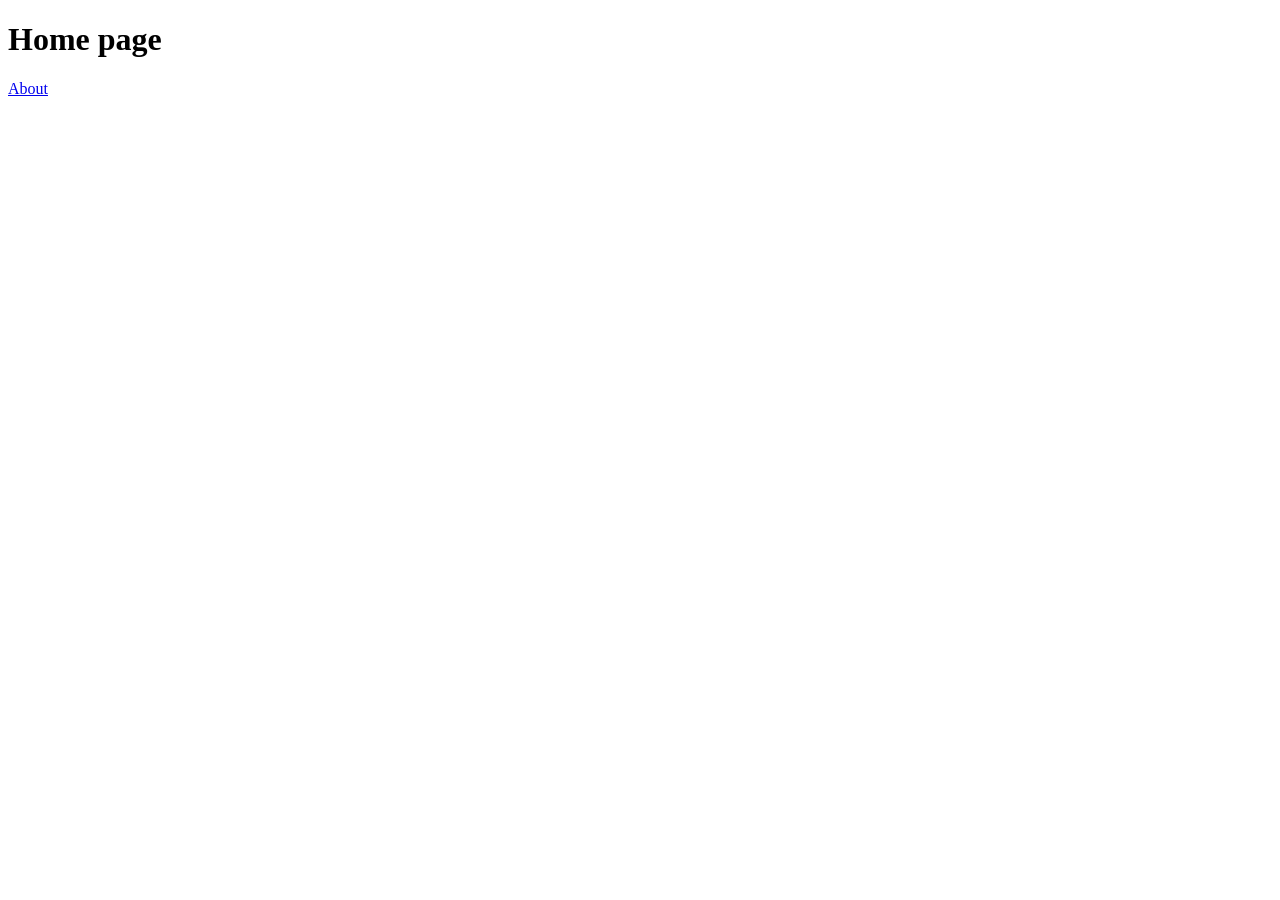
==== index.html @ 419d8011 "first commit" ====
<!DOCTYPE html>
<html lang="en">

<head>
  <meta charset="UTF-8">
  <meta name="viewport" content="width=device-width, initial-scale=1">
  <title>Home page</title>
</head>

<body>
  <h1>Home page</h1>
  <nav>
    <a href="./subpages/about.html">About</a>
  </nav>
</body>

</html>
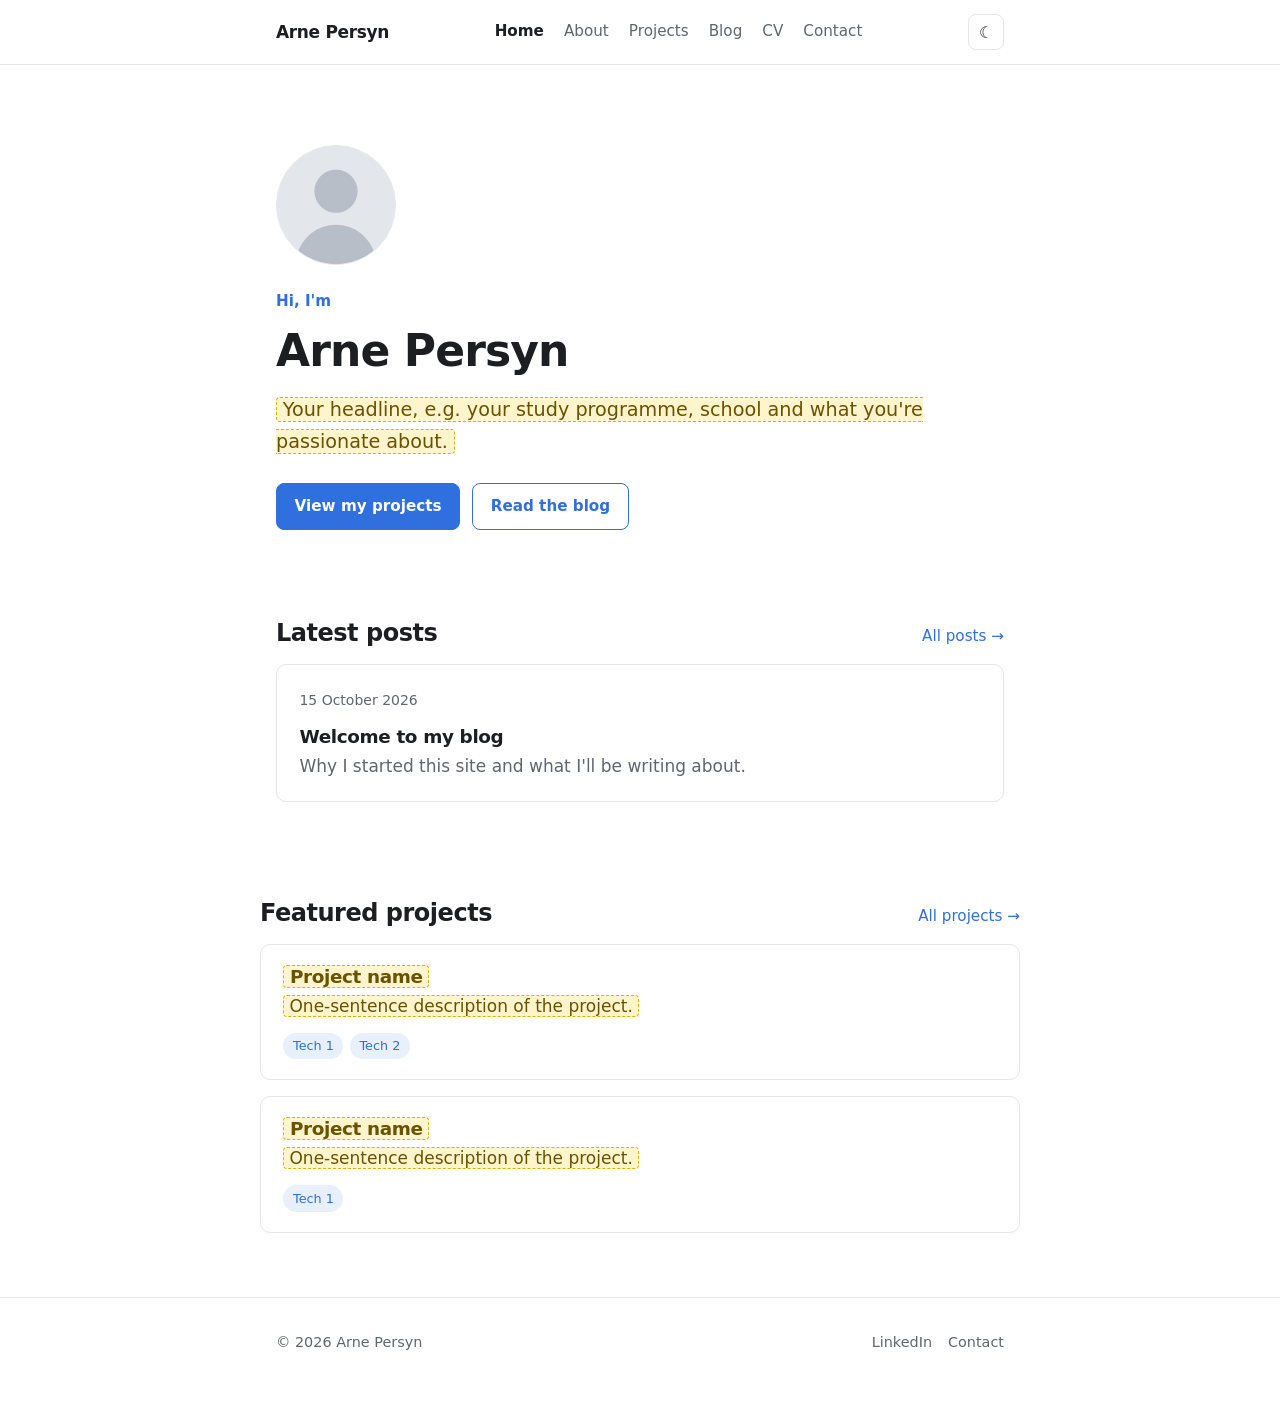
==== commit d5acb9f3: "created a placeholder website" ====
--- a/index.html
+++ b/index.html
@@ -4,14 +4,94 @@
 <head>
   <meta charset="UTF-8">
   <meta name="viewport" content="width=device-width, initial-scale=1">
-  <title>Home page</title>
+  <meta name="description" content="Personal website and blog of Arne Persyn.">
+  <title>Arne Persyn</title>
+  <link href="css/style.css" rel="stylesheet">
+  <script src="js/main.js" defer></script>
 </head>
 
-<body>
-  <h1>Home page</h1>
-  <nav>
-    <a href="./subpages/about.html">About</a>
-  </nav>
+<body data-page="home">
+  <header class="site-header">
+    <div class="container">
+      <a class="logo" href="index.html">Arne Persyn</a>
+      <nav class="nav" aria-label="Main">
+        <a href="index.html" data-page="home">Home</a>
+        <a href="subpages/about.html" data-page="about">About</a>
+        <a href="subpages/projects.html" data-page="projects">Projects</a>
+        <a href="subpages/blog.html" data-page="blog">Blog</a>
+        <a href="subpages/cv.html" data-page="cv">CV</a>
+        <a href="subpages/contact.html" data-page="contact">Contact</a>
+      </nav>
+      <div>
+        <button class="icon-button theme-toggle" type="button" aria-label="Toggle theme">☾</button>
+        <button class="icon-button nav-toggle" type="button" aria-label="Menu" aria-expanded="false">☰</button>
+      </div>
+    </div>
+  </header>
+
+  <main>
+    <section class="hero">
+      <div class="container">
+        <!-- TODO: add your photo to images/ and change src below -->
+        <img class="hero-photo" src="images/profile-placeholder.svg" alt="Photo of Arne Persyn">
+        <p class="eyebrow">Hi, I'm</p>
+        <h1>Arne Persyn</h1>
+        <p><span class="placeholder">Your headline, e.g. your study programme, school and what you're passionate about.</span></p>
+        <div class="button-row">
+          <a class="button" href="subpages/projects.html">View my projects</a>
+          <a class="button secondary" href="subpages/blog.html">Read the blog</a>
+        </div>
+      </div>
+    </section>
+
+    <section class="container">
+      <div class="section-heading">
+        <h2>Latest posts</h2>
+        <a href="subpages/blog.html">All posts →</a>
+      </div>
+      <ul class="card-list">
+        <li class="card">
+          <p class="meta"><time datetime="2026-10-15">15 October 2026</time></p>
+          <h3><a href="subpages/blog/welcome.html">Welcome to my blog</a></h3>
+          <p>Why I started this site and what I'll be writing about.</p>
+        </li>
+      </ul>
+    </section>
+
+    <section class="container page">
+      <div class="section-heading">
+        <h2>Featured projects</h2>
+        <a href="subpages/projects.html">All projects →</a>
+      </div>
+      <ul class="card-list">
+        <li class="card">
+          <h3><span class="placeholder">Project name</span></h3>
+          <p><span class="placeholder">One-sentence description of the project.</span></p>
+          <ul class="tags">
+            <li class="tag">Tech 1</li>
+            <li class="tag">Tech 2</li>
+          </ul>
+        </li>
+        <li class="card">
+          <h3><span class="placeholder">Project name</span></h3>
+          <p><span class="placeholder">One-sentence description of the project.</span></p>
+          <ul class="tags">
+            <li class="tag">Tech 1</li>
+          </ul>
+        </li>
+      </ul>
+    </section>
+  </main>
+
+  <footer class="site-footer">
+    <div class="container">
+      <p>© <span class="year">2026</span> Arne Persyn</p>
+      <nav aria-label="Social">
+        <a href="https://www.linkedin.com/in/arne-persyn-6748ba287/" target="_blank" rel="noopener">LinkedIn</a>
+        <a href="subpages/contact.html">Contact</a>
+      </nav>
+    </div>
+  </footer>
 </body>
 
 </html>
--- a/css/style.css
+++ b/css/style.css
@@ -0,0 +1,527 @@
+/* ==========================================================================
+   Theme: minimal & clean
+   All colors live in the variables below — change --accent to restyle.
+   ========================================================================== */
+
+:root {
+  --bg: #ffffff;
+  --bg-soft: #f6f7f9;
+  --text: #1c1e21;
+  --text-muted: #5f6670;
+  --border: #e3e6ea;
+  --accent: #2f6fde;
+  --accent-soft: #e8f0fd;
+
+  --font-sans: "Inter", system-ui, -apple-system, "Segoe UI", Roboto, sans-serif;
+  --font-mono: ui-monospace, "SF Mono", Menlo, Consolas, monospace;
+
+  --max-width: 760px;
+  --radius: 10px;
+  --space: 1rem;
+}
+
+:root[data-theme="dark"] {
+  --bg: #121417;
+  --bg-soft: #1b1e23;
+  --text: #e8eaed;
+  --text-muted: #9aa1ab;
+  --border: #2a2e35;
+  --accent: #6b9cf0;
+  --accent-soft: #1d2a40;
+}
+
+@media (prefers-color-scheme: dark) {
+  :root:not([data-theme="light"]) {
+    --bg: #121417;
+    --bg-soft: #1b1e23;
+    --text: #e8eaed;
+    --text-muted: #9aa1ab;
+    --border: #2a2e35;
+    --accent: #6b9cf0;
+    --accent-soft: #1d2a40;
+  }
+}
+
+/* ---------- Base ---------- */
+
+*,
+*::before,
+*::after {
+  box-sizing: border-box;
+}
+
+html {
+  scroll-behavior: smooth;
+}
+
+body {
+  margin: 0;
+  background: var(--bg);
+  color: var(--text);
+  font-family: var(--font-sans);
+  font-size: 1.0625rem;
+  line-height: 1.7;
+  display: flex;
+  flex-direction: column;
+  min-height: 100vh;
+}
+
+main {
+  flex: 1;
+}
+
+h1,
+h2,
+h3 {
+  line-height: 1.25;
+  font-weight: 700;
+  letter-spacing: -0.02em;
+}
+
+h1 {
+  font-size: clamp(2rem, 5vw, 2.75rem);
+  margin: 0 0 var(--space);
+}
+
+h2 {
+  font-size: 1.5rem;
+  margin: 2.5rem 0 var(--space);
+}
+
+h3 {
+  font-size: 1.15rem;
+  margin: 0 0 0.25rem;
+}
+
+p {
+  margin: 0 0 var(--space);
+}
+
+a {
+  color: var(--accent);
+  text-decoration: none;
+}
+
+a:hover {
+  text-decoration: underline;
+}
+
+img {
+  max-width: 100%;
+  display: block;
+}
+
+code {
+  font-family: var(--font-mono);
+  font-size: 0.9em;
+  background: var(--bg-soft);
+  padding: 0.1em 0.35em;
+  border-radius: 4px;
+}
+
+pre {
+  background: var(--bg-soft);
+  border: 1px solid var(--border);
+  border-radius: var(--radius);
+  padding: var(--space);
+  overflow-x: auto;
+}
+
+pre code {
+  background: none;
+  padding: 0;
+}
+
+.container {
+  max-width: var(--max-width);
+  margin: 0 auto;
+  padding: 0 1rem;
+}
+
+.muted {
+  color: var(--text-muted);
+}
+
+/* Placeholder text: visible on purpose so you can find what still needs filling in */
+.placeholder {
+  background: #fff4cc;
+  color: #6b5200;
+  border: 1px dashed #d9b400;
+  border-radius: 4px;
+  padding: 0 0.3em;
+}
+
+/* ---------- Header / nav ---------- */
+
+.site-header {
+  border-bottom: 1px solid var(--border);
+  position: sticky;
+  top: 0;
+  background: var(--bg);
+  z-index: 10;
+}
+
+.site-header .container {
+  display: flex;
+  align-items: center;
+  justify-content: space-between;
+  height: 64px;
+}
+
+.logo {
+  font-weight: 700;
+  color: var(--text);
+  letter-spacing: -0.02em;
+}
+
+.logo:hover {
+  text-decoration: none;
+}
+
+.nav {
+  display: flex;
+  align-items: center;
+  gap: 1.25rem;
+}
+
+.nav a {
+  color: var(--text-muted);
+  font-size: 0.95rem;
+}
+
+.nav a:hover,
+.nav a.active {
+  color: var(--text);
+  text-decoration: none;
+}
+
+.nav a.active {
+  font-weight: 600;
+}
+
+.icon-button {
+  background: none;
+  border: 1px solid var(--border);
+  color: var(--text);
+  border-radius: 8px;
+  width: 36px;
+  height: 36px;
+  cursor: pointer;
+  font-size: 1rem;
+  display: inline-flex;
+  align-items: center;
+  justify-content: center;
+}
+
+.icon-button:hover {
+  background: var(--bg-soft);
+}
+
+.nav-toggle {
+  display: none;
+}
+
+@media (max-width: 680px) {
+  .nav-toggle {
+    display: inline-flex;
+  }
+
+  .nav {
+    display: none;
+    position: absolute;
+    top: 64px;
+    left: 0;
+    right: 0;
+    flex-direction: column;
+    align-items: flex-start;
+    gap: 0;
+    background: var(--bg);
+    border-bottom: 1px solid var(--border);
+    padding: 0.5rem 1rem 1rem;
+  }
+
+  .nav.open {
+    display: flex;
+  }
+
+  .nav a {
+    padding: 0.5rem 0;
+    width: 100%;
+  }
+}
+
+/* ---------- Page sections ---------- */
+
+.page {
+  padding: 3.5rem 0 4rem;
+}
+
+.page-intro {
+  color: var(--text-muted);
+  font-size: 1.15rem;
+  margin-bottom: 2.5rem;
+}
+
+.hero {
+  padding: 5rem 0 3rem;
+}
+
+.hero .eyebrow {
+  color: var(--accent);
+  font-weight: 600;
+  font-size: 0.95rem;
+  margin-bottom: 0.5rem;
+}
+
+.hero p {
+  font-size: 1.2rem;
+  color: var(--text-muted);
+  max-width: 34em;
+}
+
+.hero-photo {
+  width: 120px;
+  height: 120px;
+  border-radius: 50%;
+  object-fit: cover;
+  margin-bottom: 1.5rem;
+  background: var(--bg-soft);
+  border: 1px solid var(--border);
+}
+
+.section-heading {
+  display: flex;
+  align-items: baseline;
+  justify-content: space-between;
+  gap: 1rem;
+}
+
+.section-heading a {
+  font-size: 0.95rem;
+}
+
+/* ---------- Buttons ---------- */
+
+.button-row {
+  display: flex;
+  flex-wrap: wrap;
+  gap: 0.75rem;
+  margin-top: 1.5rem;
+}
+
+.button {
+  display: inline-block;
+  padding: 0.6rem 1.1rem;
+  border-radius: 8px;
+  font-weight: 600;
+  font-size: 0.95rem;
+  border: 1px solid var(--accent);
+  background: var(--accent);
+  color: #fff;
+}
+
+.button:hover {
+  text-decoration: none;
+  opacity: 0.9;
+}
+
+.button.secondary {
+  background: transparent;
+  color: var(--accent);
+}
+
+/* ---------- Cards (projects, posts) ---------- */
+
+.card-list {
+  display: grid;
+  gap: 1rem;
+  padding: 0;
+  margin: 0;
+  list-style: none;
+}
+
+.card {
+  border: 1px solid var(--border);
+  border-radius: var(--radius);
+  padding: 1.25rem 1.4rem;
+  transition: border-color 0.15s;
+}
+
+.card:hover {
+  border-color: var(--accent);
+}
+
+.card h3 a {
+  color: var(--text);
+}
+
+.card p {
+  color: var(--text-muted);
+  margin: 0.25rem 0 0.75rem;
+}
+
+.card p:last-child {
+  margin-bottom: 0;
+}
+
+.meta {
+  font-size: 0.875rem;
+  color: var(--text-muted);
+}
+
+.tags {
+  display: flex;
+  flex-wrap: wrap;
+  gap: 0.4rem;
+  padding: 0;
+  margin: 0;
+  list-style: none;
+}
+
+.tag {
+  font-size: 0.8rem;
+  background: var(--accent-soft);
+  color: var(--accent);
+  padding: 0.15rem 0.6rem;
+  border-radius: 999px;
+}
+
+button.tag {
+  border: 1px solid transparent;
+  cursor: pointer;
+  font-family: inherit;
+}
+
+button.tag.active {
+  background: var(--accent);
+  color: #fff;
+}
+
+.tag-filter {
+  margin-bottom: 1.5rem;
+}
+
+/* ---------- Timeline (CV) ---------- */
+
+.timeline {
+  list-style: none;
+  padding: 0;
+  margin: 0;
+  border-left: 2px solid var(--border);
+}
+
+.timeline li {
+  position: relative;
+  padding: 0 0 2rem 1.5rem;
+}
+
+.timeline li::before {
+  content: "";
+  position: absolute;
+  left: -7px;
+  top: 0.45rem;
+  width: 12px;
+  height: 12px;
+  border-radius: 50%;
+  background: var(--bg);
+  border: 2px solid var(--accent);
+}
+
+.timeline li:last-child {
+  padding-bottom: 0;
+}
+
+.skill-list {
+  display: flex;
+  flex-wrap: wrap;
+  gap: 0.5rem;
+  list-style: none;
+  padding: 0;
+}
+
+.skill-list li {
+  border: 1px solid var(--border);
+  border-radius: 8px;
+  padding: 0.3rem 0.75rem;
+  font-size: 0.95rem;
+}
+
+/* ---------- Blog post ---------- */
+
+.post-header {
+  margin-bottom: 2.5rem;
+}
+
+.post-header .meta {
+  margin-bottom: 0.75rem;
+}
+
+.post-body h2 {
+  font-size: 1.35rem;
+}
+
+.post-body img {
+  border-radius: var(--radius);
+  margin: 1.5rem 0;
+}
+
+.post-body blockquote {
+  margin: 1.5rem 0;
+  padding-left: 1rem;
+  border-left: 3px solid var(--accent);
+  color: var(--text-muted);
+}
+
+.back-link {
+  display: inline-block;
+  margin-bottom: 2rem;
+  font-size: 0.95rem;
+}
+
+/* ---------- Contact ---------- */
+
+.contact-list {
+  list-style: none;
+  padding: 0;
+  margin: 0;
+  display: grid;
+  gap: 0.75rem;
+}
+
+.contact-list li {
+  display: flex;
+  gap: 1rem;
+  border: 1px solid var(--border);
+  border-radius: var(--radius);
+  padding: 1rem 1.25rem;
+}
+
+.contact-list .label {
+  min-width: 90px;
+  color: var(--text-muted);
+}
+
+/* ---------- Footer ---------- */
+
+.site-footer {
+  border-top: 1px solid var(--border);
+  padding: 2rem 0;
+  font-size: 0.9rem;
+  color: var(--text-muted);
+}
+
+.site-footer .container {
+  display: flex;
+  flex-wrap: wrap;
+  justify-content: space-between;
+  gap: 1rem;
+}
+
+.site-footer nav {
+  display: flex;
+  gap: 1rem;
+}
+
+.site-footer a {
+  color: var(--text-muted);
+}
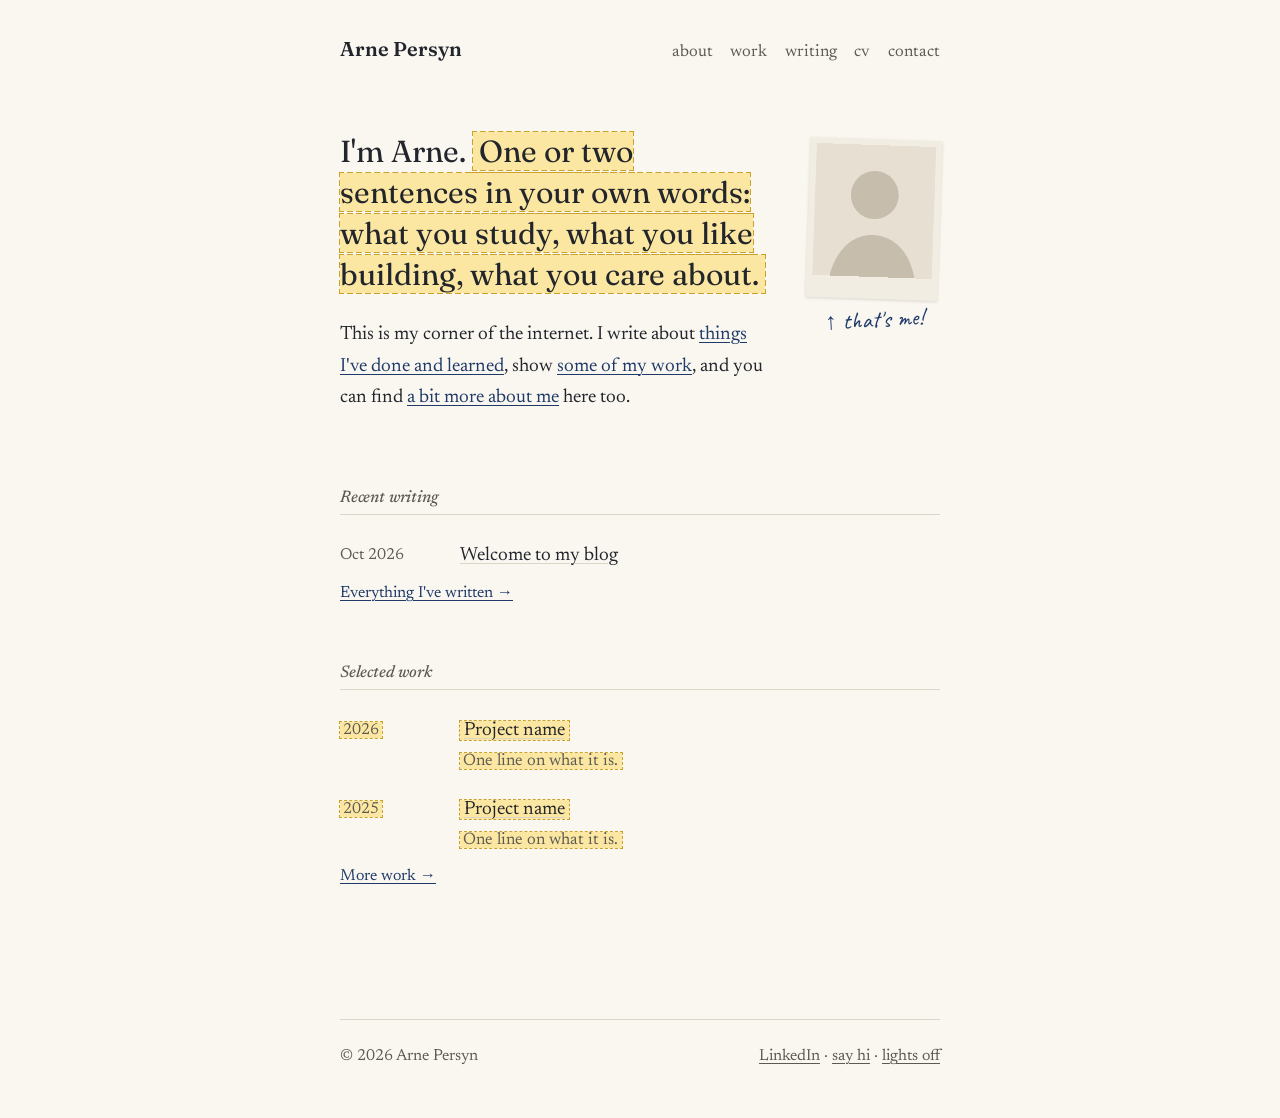
==== commit 4465dc76: "Created the nothebook theme" ====
--- a/index.html
+++ b/index.html
@@ -12,84 +12,68 @@
 
 <body data-page="home">
   <header class="site-header">
-    <div class="container">
-      <a class="logo" href="index.html">Arne Persyn</a>
+    <div class="wrap">
+      <a class="name" href="index.html">Arne Persyn</a>
       <nav class="nav" aria-label="Main">
-        <a href="index.html" data-page="home">Home</a>
-        <a href="subpages/about.html" data-page="about">About</a>
-        <a href="subpages/projects.html" data-page="projects">Projects</a>
-        <a href="subpages/blog.html" data-page="blog">Blog</a>
-        <a href="subpages/cv.html" data-page="cv">CV</a>
-        <a href="subpages/contact.html" data-page="contact">Contact</a>
+        <a href="subpages/about.html" data-page="about">about</a>
+        <a href="subpages/projects.html" data-page="projects">work</a>
+        <a href="subpages/blog.html" data-page="blog">writing</a>
+        <a href="subpages/cv.html" data-page="cv">cv</a>
+        <a href="subpages/contact.html" data-page="contact">contact</a>
       </nav>
-      <div>
-        <button class="icon-button theme-toggle" type="button" aria-label="Toggle theme">☾</button>
-        <button class="icon-button nav-toggle" type="button" aria-label="Menu" aria-expanded="false">☰</button>
-      </div>
     </div>
   </header>
 
-  <main>
-    <section class="hero">
-      <div class="container">
+  <main class="wrap">
+    <section class="intro">
+      <div>
+        <p class="lede">I'm Arne. <span class="placeholder">One or two sentences in your own words: what you study, what you like building, what you care about.</span></p>
+        <p>This is my corner of the internet. I write about <a href="subpages/blog.html">things I've done and learned</a>, show <a href="subpages/projects.html">some of my work</a>, and you can find <a href="subpages/about.html">a bit more about me</a> here too.</p>
+      </div>
+      <figure>
         <!-- TODO: add your photo to images/ and change src below -->
-        <img class="hero-photo" src="images/profile-placeholder.svg" alt="Photo of Arne Persyn">
-        <p class="eyebrow">Hi, I'm</p>
-        <h1>Arne Persyn</h1>
-        <p><span class="placeholder">Your headline, e.g. your study programme, school and what you're passionate about.</span></p>
-        <div class="button-row">
-          <a class="button" href="subpages/projects.html">View my projects</a>
-          <a class="button secondary" href="subpages/blog.html">Read the blog</a>
-        </div>
-      </div>
+        <img src="images/profile-placeholder.svg" alt="Photo of Arne Persyn">
+        <figcaption><span class="note">↑ that's me!</span></figcaption>
+      </figure>
     </section>
 
-    <section class="container">
-      <div class="section-heading">
-        <h2>Latest posts</h2>
-        <a href="subpages/blog.html">All posts →</a>
-      </div>
-      <ul class="card-list">
-        <li class="card">
-          <p class="meta"><time datetime="2026-10-15">15 October 2026</time></p>
-          <h3><a href="subpages/blog/welcome.html">Welcome to my blog</a></h3>
-          <p>Why I started this site and what I'll be writing about.</p>
-        </li>
-      </ul>
-    </section>
+    <h2>Recent writing</h2>
+    <ul class="entries">
+      <li>
+        <time class="when" datetime="2026-10-15">Oct 2026</time>
+        <div><a href="subpages/blog/welcome.html">Welcome to my blog</a></div>
+      </li>
+    </ul>
+    <p class="more"><a href="subpages/blog.html">Everything I've written →</a></p>
 
-    <section class="container page">
-      <div class="section-heading">
-        <h2>Featured projects</h2>
-        <a href="subpages/projects.html">All projects →</a>
-      </div>
-      <ul class="card-list">
-        <li class="card">
-          <h3><span class="placeholder">Project name</span></h3>
-          <p><span class="placeholder">One-sentence description of the project.</span></p>
-          <ul class="tags">
-            <li class="tag">Tech 1</li>
-            <li class="tag">Tech 2</li>
-          </ul>
-        </li>
-        <li class="card">
-          <h3><span class="placeholder">Project name</span></h3>
-          <p><span class="placeholder">One-sentence description of the project.</span></p>
-          <ul class="tags">
-            <li class="tag">Tech 1</li>
-          </ul>
-        </li>
-      </ul>
-    </section>
+    <h2>Selected work</h2>
+    <ul class="entries">
+      <li>
+        <span class="when"><span class="placeholder">2026</span></span>
+        <div>
+          <a href="subpages/projects.html"><span class="placeholder">Project name</span></a>
+          <p><span class="placeholder">One line on what it is.</span></p>
+        </div>
+      </li>
+      <li>
+        <span class="when"><span class="placeholder">2025</span></span>
+        <div>
+          <a href="subpages/projects.html"><span class="placeholder">Project name</span></a>
+          <p><span class="placeholder">One line on what it is.</span></p>
+        </div>
+      </li>
+    </ul>
+    <p class="more"><a href="subpages/projects.html">More work →</a></p>
   </main>
 
   <footer class="site-footer">
-    <div class="container">
-      <p>© <span class="year">2026</span> Arne Persyn</p>
-      <nav aria-label="Social">
-        <a href="https://www.linkedin.com/in/arne-persyn-6748ba287/" target="_blank" rel="noopener">LinkedIn</a>
-        <a href="subpages/contact.html">Contact</a>
-      </nav>
+    <div class="wrap">
+      <span>© <span class="year">2026</span> Arne Persyn</span>
+      <span>
+        <a href="https://www.linkedin.com/in/arne-persyn-6748ba287/" target="_blank" rel="noopener">LinkedIn</a> ·
+        <a href="subpages/contact.html">say hi</a> ·
+        <button class="theme-toggle" type="button">lights off</button>
+      </span>
     </div>
   </footer>
 </body>
--- a/css/style.css
+++ b/css/style.css
@@ -1,44 +1,47 @@
 /* ==========================================================================
-   Theme: minimal & clean
-   All colors live in the variables below — change --accent to restyle.
+   Theme: notebook / editorial
+   Paper background, ink text, one navy accent, an occasional handwritten note.
+   Change the colors below to restyle the whole site.
    ========================================================================== */
 
+@import url("https://fonts.googleapis.com/css2?family=Caveat:wght@500&family=Fraunces:opsz,wght@9..144,400;9..144,600&family=Newsreader:ital,opsz,wght@0,6..72,400;0,6..72,500;1,6..72,400&display=swap");
+
 :root {
-  --bg: #ffffff;
-  --bg-soft: #f6f7f9;
-  --text: #1c1e21;
-  --text-muted: #5f6670;
-  --border: #e3e6ea;
-  --accent: #2f6fde;
-  --accent-soft: #e8f0fd;
-
-  --font-sans: "Inter", system-ui, -apple-system, "Segoe UI", Roboto, sans-serif;
+  --paper: #faf7f1;
+  --paper-deep: #f2ede3;
+  --ink: #22252b;
+  --ink-soft: #5d5a54;
+  --rule: #ddd6c8;
+  --accent: #1f3a68;
+  --highlight: #fbe7a1;
+
+  --font-display: "Fraunces", Georgia, serif;
+  --font-body: "Newsreader", Georgia, serif;
+  --font-hand: "Caveat", "Bradley Hand", cursive;
   --font-mono: ui-monospace, "SF Mono", Menlo, Consolas, monospace;
 
-  --max-width: 760px;
-  --radius: 10px;
-  --space: 1rem;
+  --measure: 640px;
 }
 
 :root[data-theme="dark"] {
-  --bg: #121417;
-  --bg-soft: #1b1e23;
-  --text: #e8eaed;
-  --text-muted: #9aa1ab;
-  --border: #2a2e35;
-  --accent: #6b9cf0;
-  --accent-soft: #1d2a40;
+  --paper: #17191d;
+  --paper-deep: #1f2228;
+  --ink: #e8e3d9;
+  --ink-soft: #a29d93;
+  --rule: #34373e;
+  --accent: #9db4dd;
+  --highlight: #4a4120;
 }
 
 @media (prefers-color-scheme: dark) {
   :root:not([data-theme="light"]) {
-    --bg: #121417;
-    --bg-soft: #1b1e23;
-    --text: #e8eaed;
-    --text-muted: #9aa1ab;
-    --border: #2a2e35;
-    --accent: #6b9cf0;
-    --accent-soft: #1d2a40;
+    --paper: #17191d;
+    --paper-deep: #1f2228;
+    --ink: #e8e3d9;
+    --ink-soft: #a29d93;
+    --rule: #34373e;
+    --accent: #9db4dd;
+    --highlight: #4a4120;
   }
 }
 
@@ -50,60 +53,69 @@
   box-sizing: border-box;
 }
 
-html {
-  scroll-behavior: smooth;
-}
-
 body {
   margin: 0;
-  background: var(--bg);
-  color: var(--text);
-  font-family: var(--font-sans);
-  font-size: 1.0625rem;
-  line-height: 1.7;
-  display: flex;
-  flex-direction: column;
-  min-height: 100vh;
-}
-
-main {
-  flex: 1;
+  background: var(--paper);
+  color: var(--ink);
+  font-family: var(--font-body);
+  font-size: 1.2rem;
+  line-height: 1.65;
+  -webkit-font-smoothing: antialiased;
+}
+
+.wrap {
+  max-width: var(--measure);
+  margin: 0 auto;
+  padding: 0 1.25rem;
 }
 
 h1,
 h2,
 h3 {
-  line-height: 1.25;
-  font-weight: 700;
-  letter-spacing: -0.02em;
+  font-family: var(--font-display);
+  font-weight: 400;
+  line-height: 1.2;
+  letter-spacing: -0.01em;
 }
 
 h1 {
-  font-size: clamp(2rem, 5vw, 2.75rem);
-  margin: 0 0 var(--space);
+  font-size: clamp(2.1rem, 6vw, 2.8rem);
+  margin: 0 0 1.25rem;
 }
 
 h2 {
-  font-size: 1.5rem;
-  margin: 2.5rem 0 var(--space);
+  font-size: 1.05rem;
+  font-family: var(--font-body);
+  font-weight: 500;
+  font-style: italic;
+  color: var(--ink-soft);
+  margin: 3.5rem 0 1rem;
+  padding-bottom: 0.4rem;
+  border-bottom: 1px solid var(--rule);
 }
 
 h3 {
-  font-size: 1.15rem;
-  margin: 0 0 0.25rem;
+  font-size: 1.3rem;
+  margin: 0;
 }
 
 p {
-  margin: 0 0 var(--space);
+  margin: 0 0 1.1rem;
 }
 
 a {
   color: var(--accent);
-  text-decoration: none;
+  text-decoration: underline;
+  text-decoration-thickness: 1px;
+  text-underline-offset: 3px;
 }
 
 a:hover {
-  text-decoration: underline;
+  text-decoration-thickness: 2px;
+}
+
+strong {
+  font-weight: 500;
 }
 
 img {
@@ -111,20 +123,24 @@
   display: block;
 }
 
+::selection {
+  background: var(--highlight);
+}
+
 code {
   font-family: var(--font-mono);
-  font-size: 0.9em;
-  background: var(--bg-soft);
-  padding: 0.1em 0.35em;
+  font-size: 0.8em;
+  background: var(--paper-deep);
+  padding: 0.1em 0.3em;
+  border-radius: 3px;
+}
+
+pre {
+  background: var(--paper-deep);
+  padding: 1rem 1.2rem;
+  overflow-x: auto;
+  font-size: 0.95rem;
   border-radius: 4px;
-}
-
-pre {
-  background: var(--bg-soft);
-  border: 1px solid var(--border);
-  border-radius: var(--radius);
-  padding: var(--space);
-  overflow-x: auto;
 }
 
 pre code {
@@ -132,396 +148,421 @@
   padding: 0;
 }
 
-.container {
-  max-width: var(--max-width);
-  margin: 0 auto;
-  padding: 0 1rem;
-}
-
-.muted {
-  color: var(--text-muted);
-}
-
-/* Placeholder text: visible on purpose so you can find what still needs filling in */
+.soft {
+  color: var(--ink-soft);
+}
+
+/* Highlighter-pen effect, use sparingly: <mark>a few words</mark> */
+mark {
+  background: linear-gradient(transparent 55%, var(--highlight) 55%);
+  color: inherit;
+  padding: 0 0.1em;
+}
+
+/* Handwritten margin note: <span class="note">that's me!</span> */
+.note {
+  font-family: var(--font-hand);
+  font-size: 1.45rem;
+  color: var(--accent);
+  line-height: 1.1;
+  display: inline-block;
+  transform: rotate(-3deg);
+}
+
+/* Text you still need to replace, meant to be easy to spot */
 .placeholder {
-  background: #fff4cc;
-  color: #6b5200;
-  border: 1px dashed #d9b400;
-  border-radius: 4px;
-  padding: 0 0.3em;
-}
-
-/* ---------- Header / nav ---------- */
+  background: var(--highlight);
+  outline: 1px dashed #c9a227;
+  padding: 0 0.2em;
+}
+
+/* ---------- Header ---------- */
 
 .site-header {
-  border-bottom: 1px solid var(--border);
-  position: sticky;
-  top: 0;
-  background: var(--bg);
-  z-index: 10;
-}
-
-.site-header .container {
+  padding: 2rem 0 0;
+}
+
+.site-header .wrap {
   display: flex;
-  align-items: center;
+  flex-wrap: wrap;
+  align-items: baseline;
   justify-content: space-between;
-  height: 64px;
-}
-
-.logo {
-  font-weight: 700;
-  color: var(--text);
-  letter-spacing: -0.02em;
-}
-
-.logo:hover {
+  gap: 0.5rem 1.5rem;
+}
+
+.name {
+  font-family: var(--font-display);
+  font-size: 1.25rem;
+  font-weight: 600;
+  color: var(--ink);
   text-decoration: none;
 }
 
 .nav {
   display: flex;
-  align-items: center;
-  gap: 1.25rem;
+  flex-wrap: wrap;
+  gap: 0.25rem 1.1rem;
 }
 
 .nav a {
-  color: var(--text-muted);
-  font-size: 0.95rem;
-}
-
-.nav a:hover,
+  color: var(--ink-soft);
+  text-decoration: none;
+  font-size: 1.05rem;
+}
+
+.nav a:hover {
+  color: var(--ink);
+}
+
+/* Current page: a hand-drawn underline */
 .nav a.active {
-  color: var(--text);
-  text-decoration: none;
-}
-
-.nav a.active {
-  font-weight: 600;
-}
-
-.icon-button {
-  background: none;
-  border: 1px solid var(--border);
-  color: var(--text);
-  border-radius: 8px;
-  width: 36px;
-  height: 36px;
-  cursor: pointer;
-  font-size: 1rem;
-  display: inline-flex;
-  align-items: center;
-  justify-content: center;
-}
-
-.icon-button:hover {
-  background: var(--bg-soft);
-}
-
-.nav-toggle {
-  display: none;
-}
-
-@media (max-width: 680px) {
-  .nav-toggle {
-    display: inline-flex;
-  }
-
-  .nav {
-    display: none;
-    position: absolute;
-    top: 64px;
-    left: 0;
-    right: 0;
-    flex-direction: column;
-    align-items: flex-start;
-    gap: 0;
-    background: var(--bg);
-    border-bottom: 1px solid var(--border);
-    padding: 0.5rem 1rem 1rem;
-  }
-
-  .nav.open {
-    display: flex;
-  }
-
-  .nav a {
-    padding: 0.5rem 0;
-    width: 100%;
-  }
-}
-
-/* ---------- Page sections ---------- */
-
-.page {
-  padding: 3.5rem 0 4rem;
-}
-
-.page-intro {
-  color: var(--text-muted);
-  font-size: 1.15rem;
-  margin-bottom: 2.5rem;
-}
-
-.hero {
-  padding: 5rem 0 3rem;
-}
-
-.hero .eyebrow {
-  color: var(--accent);
-  font-weight: 600;
-  font-size: 0.95rem;
-  margin-bottom: 0.5rem;
-}
-
-.hero p {
-  font-size: 1.2rem;
-  color: var(--text-muted);
-  max-width: 34em;
-}
-
-.hero-photo {
-  width: 120px;
-  height: 120px;
-  border-radius: 50%;
-  object-fit: cover;
-  margin-bottom: 1.5rem;
-  background: var(--bg-soft);
-  border: 1px solid var(--border);
-}
-
-.section-heading {
-  display: flex;
-  align-items: baseline;
-  justify-content: space-between;
-  gap: 1rem;
-}
-
-.section-heading a {
-  font-size: 0.95rem;
-}
-
-/* ---------- Buttons ---------- */
-
-.button-row {
-  display: flex;
-  flex-wrap: wrap;
-  gap: 0.75rem;
-  margin-top: 1.5rem;
-}
-
-.button {
-  display: inline-block;
-  padding: 0.6rem 1.1rem;
-  border-radius: 8px;
-  font-weight: 600;
-  font-size: 0.95rem;
-  border: 1px solid var(--accent);
-  background: var(--accent);
-  color: #fff;
-}
-
-.button:hover {
-  text-decoration: none;
-  opacity: 0.9;
-}
-
-.button.secondary {
-  background: transparent;
-  color: var(--accent);
-}
-
-/* ---------- Cards (projects, posts) ---------- */
-
-.card-list {
-  display: grid;
-  gap: 1rem;
-  padding: 0;
-  margin: 0;
-  list-style: none;
-}
-
-.card {
-  border: 1px solid var(--border);
-  border-radius: var(--radius);
-  padding: 1.25rem 1.4rem;
-  transition: border-color 0.15s;
-}
-
-.card:hover {
-  border-color: var(--accent);
-}
-
-.card h3 a {
-  color: var(--text);
-}
-
-.card p {
-  color: var(--text-muted);
-  margin: 0.25rem 0 0.75rem;
-}
-
-.card p:last-child {
-  margin-bottom: 0;
-}
-
-.meta {
-  font-size: 0.875rem;
-  color: var(--text-muted);
-}
-
-.tags {
-  display: flex;
-  flex-wrap: wrap;
-  gap: 0.4rem;
-  padding: 0;
-  margin: 0;
-  list-style: none;
-}
-
-.tag {
-  font-size: 0.8rem;
-  background: var(--accent-soft);
-  color: var(--accent);
-  padding: 0.15rem 0.6rem;
-  border-radius: 999px;
-}
-
-button.tag {
-  border: 1px solid transparent;
-  cursor: pointer;
-  font-family: inherit;
-}
-
-button.tag.active {
-  background: var(--accent);
-  color: #fff;
-}
-
-.tag-filter {
-  margin-bottom: 1.5rem;
-}
-
-/* ---------- Timeline (CV) ---------- */
-
-.timeline {
-  list-style: none;
-  padding: 0;
-  margin: 0;
-  border-left: 2px solid var(--border);
-}
-
-.timeline li {
+  color: var(--ink);
   position: relative;
-  padding: 0 0 2rem 1.5rem;
-}
-
-.timeline li::before {
+}
+
+.nav a.active::after {
   content: "";
   position: absolute;
-  left: -7px;
-  top: 0.45rem;
-  width: 12px;
-  height: 12px;
-  border-radius: 50%;
-  background: var(--bg);
-  border: 2px solid var(--accent);
-}
-
-.timeline li:last-child {
-  padding-bottom: 0;
-}
-
-.skill-list {
-  display: flex;
-  flex-wrap: wrap;
-  gap: 0.5rem;
+  left: -2px;
+  right: -2px;
+  bottom: -5px;
+  height: 6px;
+  background: var(--accent);
+  -webkit-mask: var(--scribble) center / 100% 100% no-repeat;
+  mask: var(--scribble) center / 100% 100% no-repeat;
+}
+
+:root {
+  --scribble: url("data:image/svg+xml,%3Csvg xmlns='http://www.w3.org/2000/svg' viewBox='0 0 100 8' preserveAspectRatio='none'%3E%3Cpath d='M1 5 C 20 2, 40 7, 60 4 S 90 3, 99 5' fill='none' stroke='black' stroke-width='2' stroke-linecap='round'/%3E%3C/svg%3E");
+}
+
+/* ---------- Main ---------- */
+
+main.wrap {
+  padding-top: 4rem;
+  padding-bottom: 5rem;
+}
+
+.lede {
+  font-family: var(--font-display);
+  font-size: clamp(1.5rem, 4vw, 1.9rem);
+  line-height: 1.35;
+  margin-bottom: 1.5rem;
+}
+
+/* Home intro: text with a small photo + note beside it */
+.intro {
+  display: grid;
+  grid-template-columns: 1fr auto;
+  gap: 2rem;
+  align-items: start;
+}
+
+.intro figure {
+  margin: 0.5rem 0 0;
+  text-align: center;
+}
+
+.intro img {
+  width: 132px;
+  height: 160px;
+  object-fit: cover;
+  background: var(--paper-deep);
+  padding: 6px 6px 22px;
+  box-shadow: 0 1px 3px rgba(0, 0, 0, 0.12);
+  transform: rotate(2deg);
+}
+
+.intro figcaption {
+  margin-top: 0.5rem;
+}
+
+@media (max-width: 560px) {
+  .intro {
+    grid-template-columns: 1fr;
+  }
+
+  .intro figure {
+    order: -1;
+    text-align: left;
+  }
+}
+
+.more {
+  font-size: 1rem;
+}
+
+/* ---------- Dated / numbered lists (posts, projects) ---------- */
+
+.entries {
   list-style: none;
-  padding: 0;
-}
-
-.skill-list li {
-  border: 1px solid var(--border);
-  border-radius: 8px;
-  padding: 0.3rem 0.75rem;
+  margin: 0;
+  padding: 0;
+}
+
+.entries li {
+  display: grid;
+  grid-template-columns: 6.5rem 1fr;
+  gap: 1rem;
+  padding: 0.55rem 0;
+}
+
+.entries .when {
+  color: var(--ink-soft);
+  font-size: 1rem;
+  font-variant-numeric: tabular-nums;
+  padding-top: 0.15rem;
+}
+
+.entries a {
+  color: var(--ink);
+  text-decoration-color: var(--rule);
+}
+
+.entries a:hover {
+  color: var(--accent);
+  text-decoration-color: currentColor;
+}
+
+.entries p {
+  margin: 0.1rem 0 0;
+  color: var(--ink-soft);
+  font-size: 1.05rem;
+}
+
+@media (max-width: 480px) {
+  .entries li {
+    grid-template-columns: 1fr;
+    gap: 0;
+  }
+}
+
+/* Bigger project entries */
+.work {
+  list-style: none;
+  margin: 0;
+  padding: 0;
+  counter-reset: work;
+}
+
+.work > li {
+  counter-increment: work;
+  display: grid;
+  grid-template-columns: 3rem 1fr;
+  padding: 1.75rem 0;
+  border-top: 1px solid var(--rule);
+}
+
+.work > li:last-child {
+  border-bottom: 1px solid var(--rule);
+}
+
+.work > li::before {
+  content: counter(work, decimal-leading-zero);
+  font-family: var(--font-display);
+  color: var(--ink-soft);
+  font-size: 1rem;
+  padding-top: 0.3rem;
+}
+
+.work p {
+  margin: 0.4rem 0 0;
+}
+
+.built-with {
   font-size: 0.95rem;
+  color: var(--ink-soft);
+  font-style: italic;
+}
+
+.links {
+  font-size: 1rem;
+}
+
+/* Blog filter: plain text links, no pills */
+.filter {
+  font-size: 1rem;
+  color: var(--ink-soft);
+  margin-bottom: 1.5rem;
+}
+
+.filter button {
+  font: inherit;
+  color: var(--ink-soft);
+  background: none;
+  border: 0;
+  padding: 0;
+  cursor: pointer;
+}
+
+.filter button:hover,
+.filter button.active {
+  color: var(--ink);
+  text-decoration: underline;
+  text-underline-offset: 3px;
+}
+
+/* ---------- CV ---------- */
+
+.cv-list {
+  list-style: none;
+  margin: 0;
+  padding: 0;
+}
+
+.cv-list li {
+  display: grid;
+  grid-template-columns: 8.5rem 1fr;
+  gap: 1rem;
+  padding: 0.8rem 0;
+}
+
+.cv-list .when {
+  color: var(--ink-soft);
+  font-size: 1rem;
+  padding-top: 0.2rem;
+}
+
+.cv-list h3 {
+  font-size: 1.2rem;
+}
+
+.cv-list p {
+  margin: 0.15rem 0 0;
+}
+
+@media (max-width: 480px) {
+  .cv-list li {
+    grid-template-columns: 1fr;
+    gap: 0;
+  }
+}
+
+.inline-list {
+  list-style: none;
+  padding: 0;
+  margin: 0;
+}
+
+.inline-list li {
+  display: inline;
+}
+
+.inline-list li:not(:last-child)::after {
+  content: " · ";
+  color: var(--ink-soft);
 }
 
 /* ---------- Blog post ---------- */
 
-.post-header {
+.post-meta {
+  color: var(--ink-soft);
+  font-size: 1rem;
+  margin-bottom: 0.5rem;
+}
+
+.post h1 {
   margin-bottom: 2.5rem;
 }
 
-.post-header .meta {
-  margin-bottom: 0.75rem;
-}
-
 .post-body h2 {
+  font-family: var(--font-display);
+  font-style: normal;
+  font-size: 1.5rem;
+  color: var(--ink);
+  border: 0;
+  padding: 0;
+  margin-top: 2.5rem;
+  clear: both;
+}
+
+/* Drop cap on the first paragraph */
+.post-body > p:first-child::first-letter {
+  font-family: var(--font-display);
+  float: left;
+  font-size: 3.1em;
+  line-height: 0.8;
+  padding: 0.08em 0.1em 0 0;
+  color: var(--accent);
+}
+
+.post-body figure {
+  margin: 2rem 0;
+}
+
+.post-body figcaption {
+  font-size: 0.95rem;
+  color: var(--ink-soft);
+  font-style: italic;
+  margin-top: 0.5rem;
+}
+
+.post-body blockquote {
+  margin: 2rem 0;
+  font-family: var(--font-display);
   font-size: 1.35rem;
-}
-
-.post-body img {
-  border-radius: var(--radius);
-  margin: 1.5rem 0;
-}
-
-.post-body blockquote {
-  margin: 1.5rem 0;
-  padding-left: 1rem;
-  border-left: 3px solid var(--accent);
-  color: var(--text-muted);
-}
-
-.back-link {
-  display: inline-block;
-  margin-bottom: 2rem;
-  font-size: 0.95rem;
+  line-height: 1.4;
+  color: var(--accent);
+}
+
+.post-end {
+  margin-top: 3rem;
+  padding-top: 1.5rem;
+  border-top: 1px solid var(--rule);
+  font-size: 1.05rem;
 }
 
 /* ---------- Contact ---------- */
 
 .contact-list {
-  list-style: none;
-  padding: 0;
-  margin: 0;
+  margin: 0;
+}
+
+.contact-list div {
   display: grid;
-  gap: 0.75rem;
-}
-
-.contact-list li {
-  display: flex;
+  grid-template-columns: 6.5rem 1fr;
   gap: 1rem;
-  border: 1px solid var(--border);
-  border-radius: var(--radius);
-  padding: 1rem 1.25rem;
-}
-
-.contact-list .label {
-  min-width: 90px;
-  color: var(--text-muted);
+  padding: 0.4rem 0;
+}
+
+.contact-list dt {
+  color: var(--ink-soft);
+}
+
+.contact-list dd {
+  margin: 0;
 }
 
 /* ---------- Footer ---------- */
 
 .site-footer {
-  border-top: 1px solid var(--border);
-  padding: 2rem 0;
-  font-size: 0.9rem;
-  color: var(--text-muted);
-}
-
-.site-footer .container {
+  padding: 2rem 0 3rem;
+  font-size: 1rem;
+  color: var(--ink-soft);
+}
+
+.site-footer .wrap {
   display: flex;
   flex-wrap: wrap;
   justify-content: space-between;
-  gap: 1rem;
-}
-
-.site-footer nav {
-  display: flex;
-  gap: 1rem;
+  gap: 0.5rem 1.5rem;
+  padding-top: 1.5rem;
+  /* top rule only as wide as the text column */
+  background: linear-gradient(var(--rule), var(--rule)) center top / calc(100% - 2.5rem) 1px no-repeat;
 }
 
 .site-footer a {
-  color: var(--text-muted);
-}
+  color: var(--ink-soft);
+}
+
+.theme-toggle {
+  font: inherit;
+  color: var(--ink-soft);
+  background: none;
+  border: 0;
+  padding: 0;
+  cursor: pointer;
+  text-decoration: underline;
+  text-underline-offset: 3px;
+  text-decoration-thickness: 1px;
+}
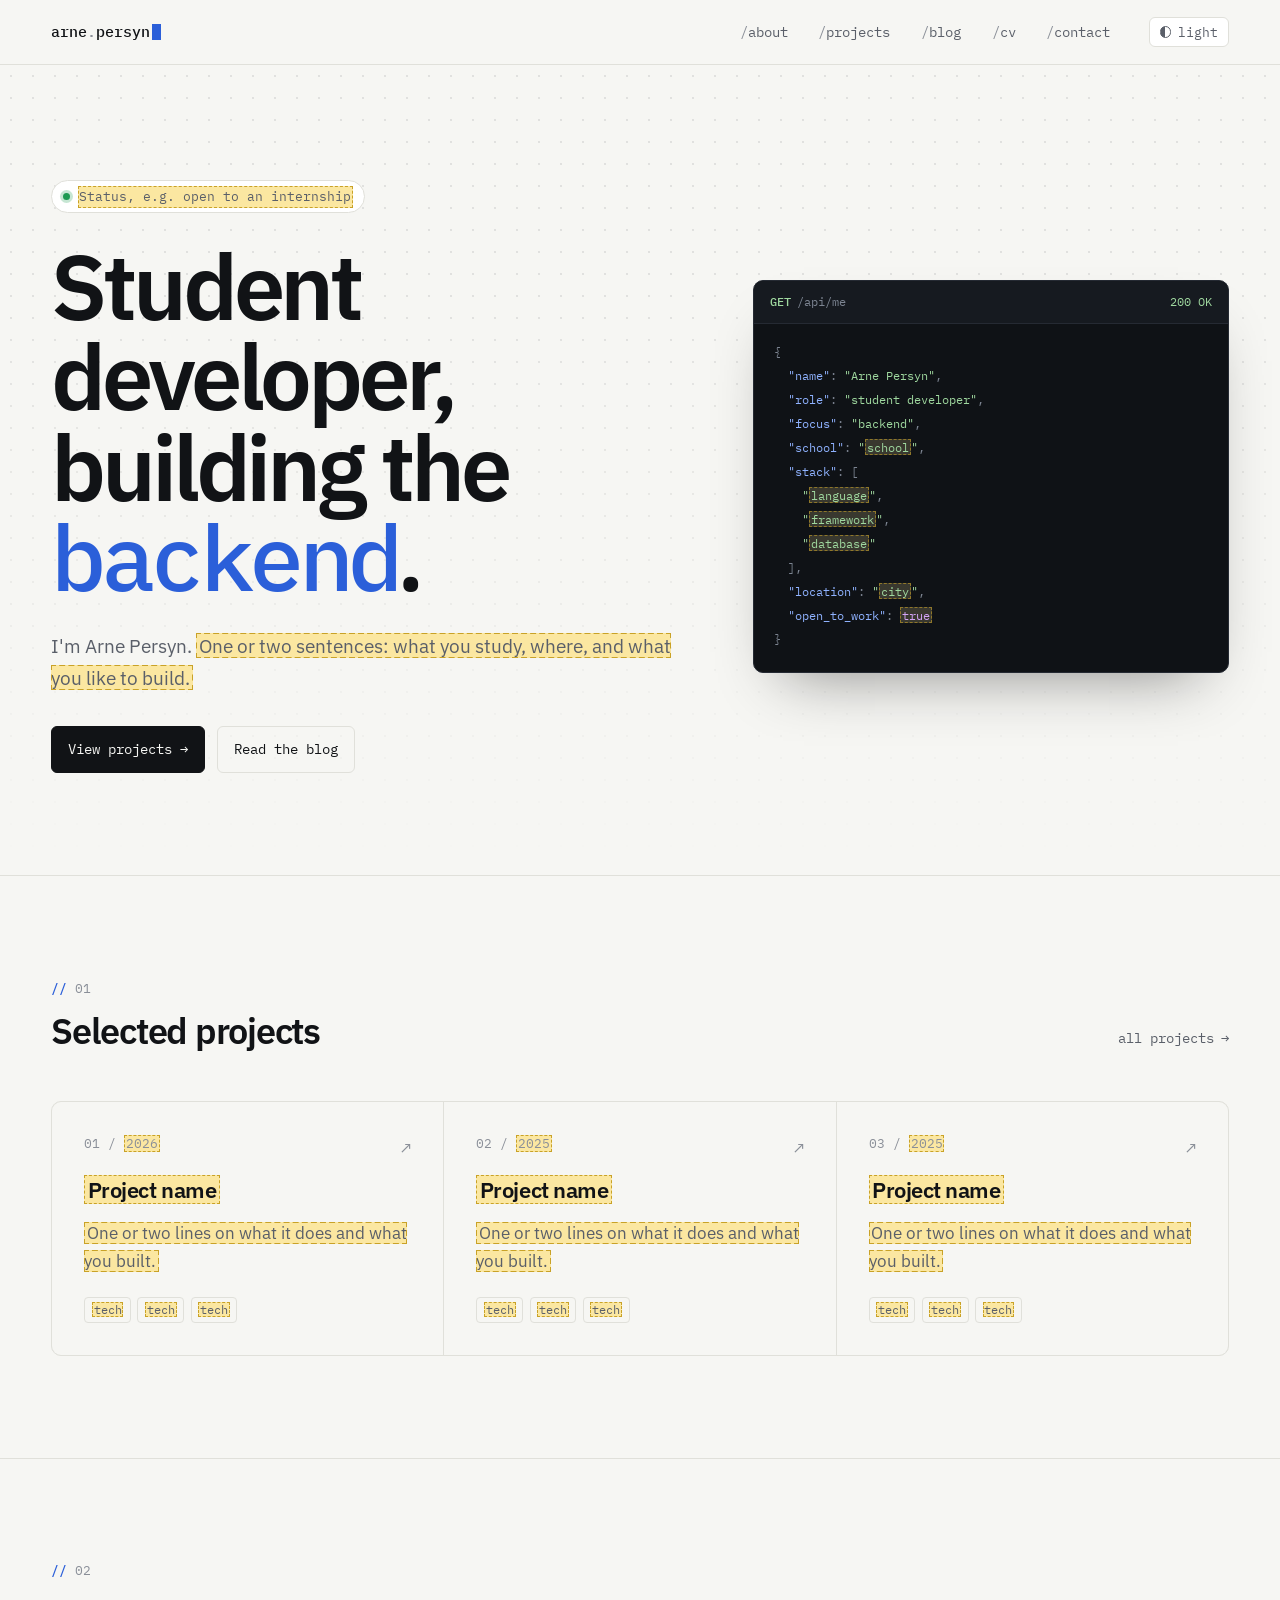
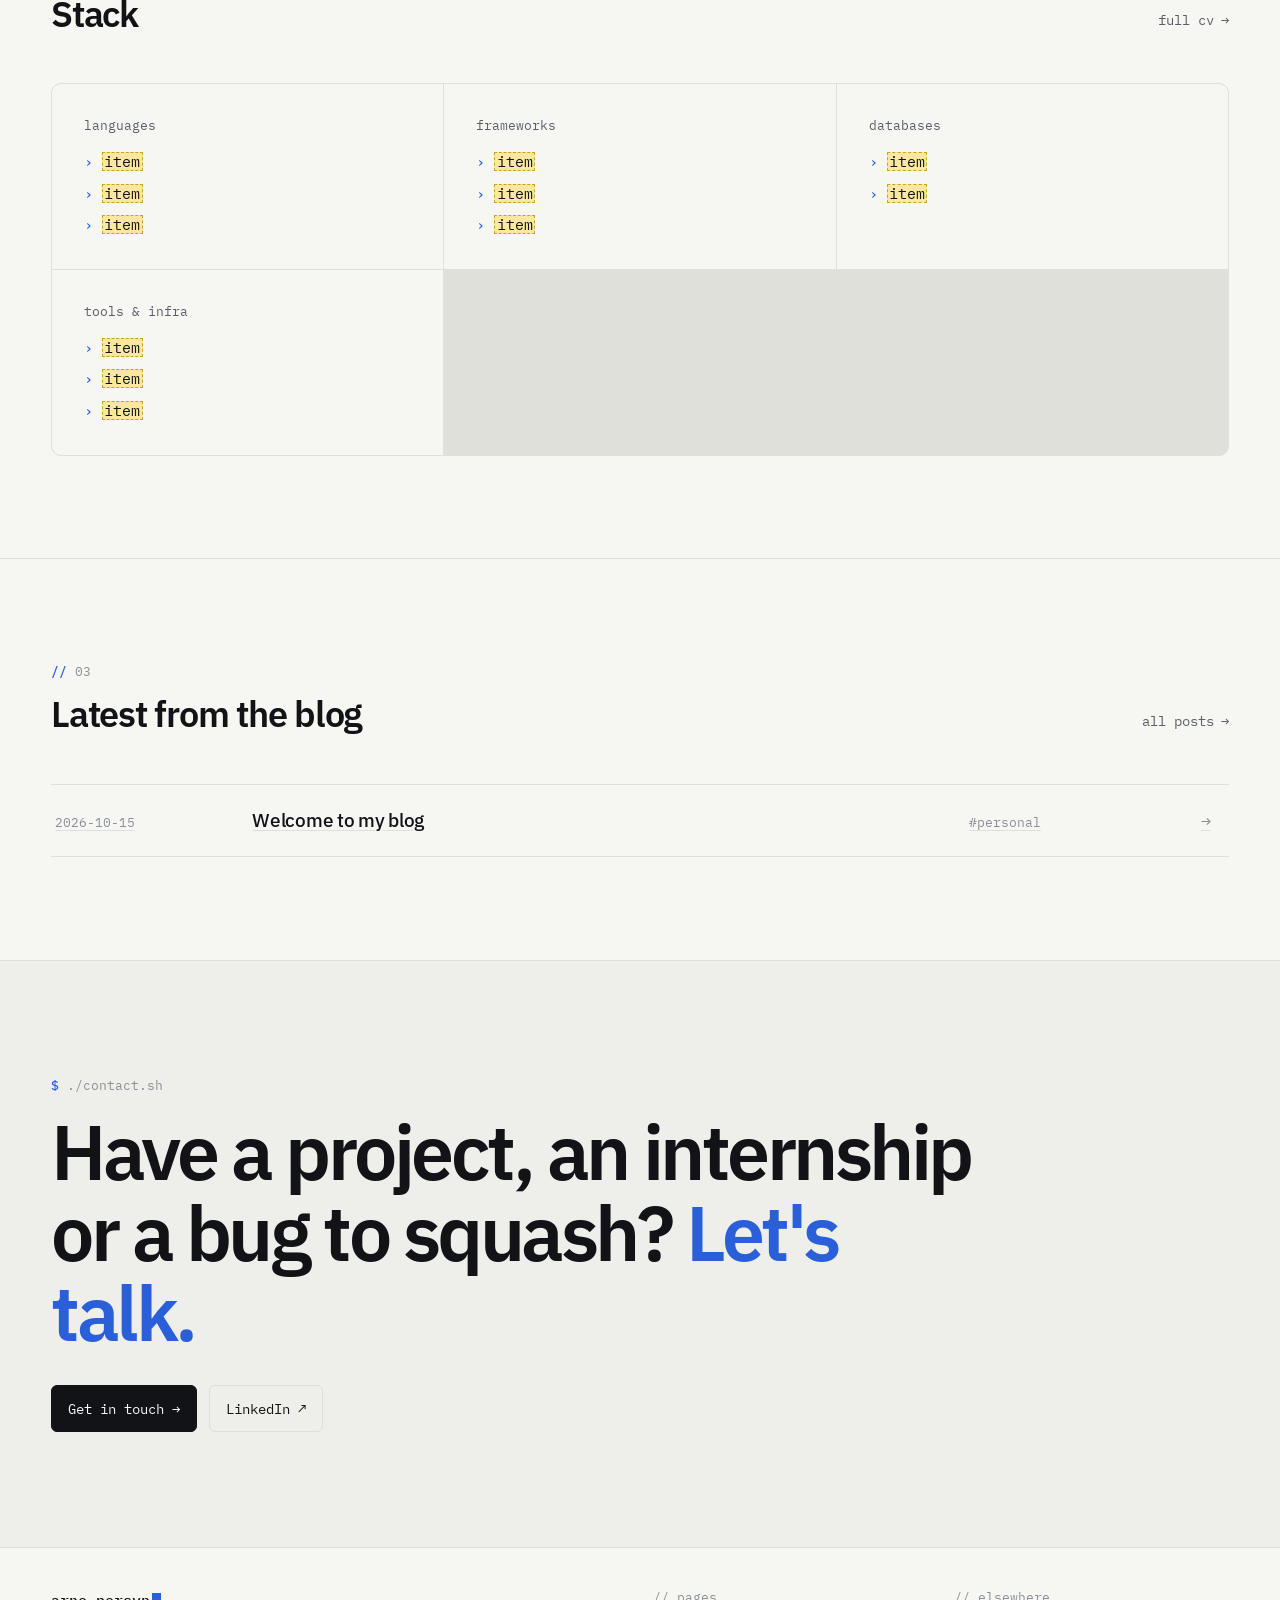
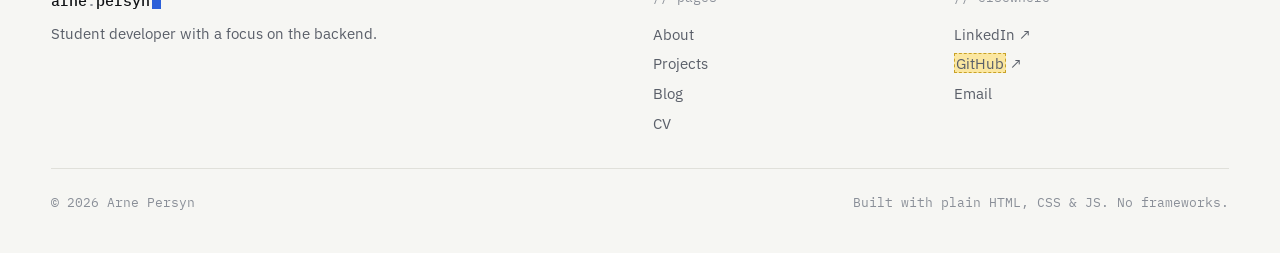
==== commit 489b211f: "Transformed it to a backend theme" ====
--- a/index.html
+++ b/index.html
@@ -1,79 +1,230 @@
 <!DOCTYPE html>
 <html lang="en">
-
 <head>
   <meta charset="UTF-8">
   <meta name="viewport" content="width=device-width, initial-scale=1">
-  <meta name="description" content="Personal website and blog of Arne Persyn.">
-  <title>Arne Persyn</title>
+  <meta name="description" content="Arne Persyn, student developer focused on the backend.">
+  <title>Arne Persyn · Student developer</title>
   <link href="css/style.css" rel="stylesheet">
+  <!-- theme.js has no "defer": it must set light/dark before the page is drawn -->
+  <script src="js/theme.js"></script>
   <script src="js/main.js" defer></script>
 </head>
 
 <body data-page="home">
   <header class="site-header">
-    <div class="wrap">
-      <a class="name" href="index.html">Arne Persyn</a>
-      <nav class="nav" aria-label="Main">
-        <a href="subpages/about.html" data-page="about">about</a>
-        <a href="subpages/projects.html" data-page="projects">work</a>
-        <a href="subpages/blog.html" data-page="blog">writing</a>
-        <a href="subpages/cv.html" data-page="cv">cv</a>
-        <a href="subpages/contact.html" data-page="contact">contact</a>
-      </nav>
+    <div class="shell">
+      <a class="logo" href="index.html">arne<span>.</span>persyn</a>
+      <div class="header-right">
+        <nav class="nav" aria-label="Main">
+          <a href="subpages/about.html" data-page="about">about</a>
+          <a href="subpages/projects.html" data-page="projects">projects</a>
+          <a href="subpages/blog.html" data-page="blog">blog</a>
+          <a href="subpages/cv.html" data-page="cv">cv</a>
+          <a href="subpages/contact.html" data-page="contact">contact</a>
+        </nav>
+        <button class="theme-toggle" type="button" aria-label="Toggle theme">
+          <span class="icon" aria-hidden="true"></span><span class="theme-label">theme</span>
+        </button>
+      </div>
     </div>
   </header>
 
-  <main class="wrap">
-    <section class="intro">
-      <div>
-        <p class="lede">I'm Arne. <span class="placeholder">One or two sentences in your own words: what you study, what you like building, what you care about.</span></p>
-        <p>This is my corner of the internet. I write about <a href="subpages/blog.html">things I've done and learned</a>, show <a href="subpages/projects.html">some of my work</a>, and you can find <a href="subpages/about.html">a bit more about me</a> here too.</p>
-      </div>
-      <figure>
-        <!-- TODO: add your photo to images/ and change src below -->
-        <img src="images/profile-placeholder.svg" alt="Photo of Arne Persyn">
-        <figcaption><span class="note">↑ that's me!</span></figcaption>
-      </figure>
-    </section>
-
-    <h2>Recent writing</h2>
-    <ul class="entries">
-      <li>
-        <time class="when" datetime="2026-10-15">Oct 2026</time>
-        <div><a href="subpages/blog/welcome.html">Welcome to my blog</a></div>
-      </li>
-    </ul>
-    <p class="more"><a href="subpages/blog.html">Everything I've written →</a></p>
-
-    <h2>Selected work</h2>
-    <ul class="entries">
-      <li>
-        <span class="when"><span class="placeholder">2026</span></span>
-        <div>
-          <a href="subpages/projects.html"><span class="placeholder">Project name</span></a>
-          <p><span class="placeholder">One line on what it is.</span></p>
-        </div>
-      </li>
-      <li>
-        <span class="when"><span class="placeholder">2025</span></span>
-        <div>
-          <a href="subpages/projects.html"><span class="placeholder">Project name</span></a>
-          <p><span class="placeholder">One line on what it is.</span></p>
-        </div>
-      </li>
-    </ul>
-    <p class="more"><a href="subpages/projects.html">More work →</a></p>
+  <main>
+    <section class="hero">
+      <div class="shell grid">
+        <div class="hero-text">
+          <span class="status"><span class="placeholder">Status, e.g. open to an internship</span></span>
+          <h1>Student developer, building the <span class="accent">backend</span>.</h1>
+          <p class="intro">I'm Arne Persyn. <span class="placeholder">One or two sentences: what you study, where, and what you like to build.</span></p>
+          <div class="actions">
+            <a class="btn" href="subpages/projects.html">View projects →</a>
+            <a class="btn ghost" href="subpages/blog.html">Read the blog</a>
+          </div>
+        </div>
+
+        <!-- Fill in the yellow parts; keep the quotes around text values -->
+        <figure class="code hero-code">
+          <figcaption class="code-bar">
+            <span><span class="method">GET</span>/api/me</span>
+            <span class="ok">200 OK</span>
+          </figcaption>
+<pre><code><span class="t-pun">{</span>
+  <span class="t-key">"name"</span><span class="t-pun">:</span> <span class="t-str">"Arne Persyn"</span><span class="t-pun">,</span>
+  <span class="t-key">"role"</span><span class="t-pun">:</span> <span class="t-str">"student developer"</span><span class="t-pun">,</span>
+  <span class="t-key">"focus"</span><span class="t-pun">:</span> <span class="t-str">"backend"</span><span class="t-pun">,</span>
+  <span class="t-key">"school"</span><span class="t-pun">:</span> <span class="t-str">"<span class="placeholder">school</span>"</span><span class="t-pun">,</span>
+  <span class="t-key">"stack"</span><span class="t-pun">: [</span>
+    <span class="t-str">"<span class="placeholder">language</span>"</span><span class="t-pun">,</span>
+    <span class="t-str">"<span class="placeholder">framework</span>"</span><span class="t-pun">,</span>
+    <span class="t-str">"<span class="placeholder">database</span>"</span>
+  <span class="t-pun">],</span>
+  <span class="t-key">"location"</span><span class="t-pun">:</span> <span class="t-str">"<span class="placeholder">city</span>"</span><span class="t-pun">,</span>
+  <span class="t-key">"open_to_work"</span><span class="t-pun">:</span> <span class="t-kw"><span class="placeholder">true</span></span>
+<span class="t-pun">}</span></code></pre>
+        </figure>
+      </div>
+    </section>
+
+    <section class="section">
+      <div class="shell">
+        <div class="section-head">
+          <div>
+            <p class="label"><b>//</b> 01</p>
+            <h2>Selected projects</h2>
+          </div>
+          <a class="arrow-link" href="subpages/projects.html">all projects</a>
+        </div>
+        <div class="tiles">
+          <a class="tile" href="subpages/projects.html">
+            <div class="tile-top">
+              <span class="label">01 / <span class="placeholder">2026</span></span>
+              <span class="arrow" aria-hidden="true">↗</span>
+            </div>
+            <h3><span class="placeholder">Project name</span></h3>
+            <p><span class="placeholder">One or two lines on what it does and what you built.</span></p>
+            <ul class="tags tile-foot">
+              <li><span class="placeholder">tech</span></li>
+              <li><span class="placeholder">tech</span></li>
+              <li><span class="placeholder">tech</span></li>
+            </ul>
+          </a>
+          <a class="tile" href="subpages/projects.html">
+            <div class="tile-top">
+              <span class="label">02 / <span class="placeholder">2025</span></span>
+              <span class="arrow" aria-hidden="true">↗</span>
+            </div>
+            <h3><span class="placeholder">Project name</span></h3>
+            <p><span class="placeholder">One or two lines on what it does and what you built.</span></p>
+            <ul class="tags tile-foot">
+              <li><span class="placeholder">tech</span></li>
+              <li><span class="placeholder">tech</span></li>
+              <li><span class="placeholder">tech</span></li>
+            </ul>
+          </a>
+          <a class="tile" href="subpages/projects.html">
+            <div class="tile-top">
+              <span class="label">03 / <span class="placeholder">2025</span></span>
+              <span class="arrow" aria-hidden="true">↗</span>
+            </div>
+            <h3><span class="placeholder">Project name</span></h3>
+            <p><span class="placeholder">One or two lines on what it does and what you built.</span></p>
+            <ul class="tags tile-foot">
+              <li><span class="placeholder">tech</span></li>
+              <li><span class="placeholder">tech</span></li>
+              <li><span class="placeholder">tech</span></li>
+            </ul>
+          </a>
+        </div>
+      </div>
+    </section>
+
+    <section class="section">
+      <div class="shell">
+        <div class="section-head">
+          <div>
+            <p class="label"><b>//</b> 02</p>
+            <h2>Stack</h2>
+          </div>
+          <a class="arrow-link" href="subpages/cv.html">full cv</a>
+        </div>
+        <div class="tiles">
+          <div class="tile">
+            <p class="label">languages</p>
+            <ul class="stack-list">
+              <li><span class="placeholder">item</span></li>
+              <li><span class="placeholder">item</span></li>
+              <li><span class="placeholder">item</span></li>
+            </ul>
+          </div>
+          <div class="tile">
+            <p class="label">frameworks</p>
+            <ul class="stack-list">
+              <li><span class="placeholder">item</span></li>
+              <li><span class="placeholder">item</span></li>
+              <li><span class="placeholder">item</span></li>
+            </ul>
+          </div>
+          <div class="tile">
+            <p class="label">databases</p>
+            <ul class="stack-list">
+              <li><span class="placeholder">item</span></li>
+              <li><span class="placeholder">item</span></li>
+            </ul>
+          </div>
+          <div class="tile">
+            <p class="label">tools & infra</p>
+            <ul class="stack-list">
+              <li><span class="placeholder">item</span></li>
+              <li><span class="placeholder">item</span></li>
+              <li><span class="placeholder">item</span></li>
+            </ul>
+          </div>
+        </div>
+      </div>
+    </section>
+
+    <section class="section">
+      <div class="shell">
+        <div class="section-head">
+          <div>
+            <p class="label"><b>//</b> 03</p>
+            <h2>Latest from the blog</h2>
+          </div>
+          <a class="arrow-link" href="subpages/blog.html">all posts</a>
+        </div>
+        <ul class="rows">
+          <li>
+            <a class="row" href="subpages/blog/welcome.html">
+              <time class="label" datetime="2026-10-15">2026-10-15</time>
+              <span class="row-title">Welcome to my blog</span>
+              <span class="label">#personal</span>
+              <span class="row-arrow" aria-hidden="true">→</span>
+            </a>
+          </li>
+        </ul>
+      </div>
+    </section>
   </main>
 
+  <section class="cta">
+    <div class="shell">
+      <p class="label"><b>$</b> ./contact.sh</p>
+      <h2>Have a project, an internship or a bug to squash? <span class="accent">Let's talk.</span></h2>
+      <div class="actions">
+        <a class="btn" href="subpages/contact.html">Get in touch →</a>
+        <a class="btn ghost" href="https://www.linkedin.com/in/arne-persyn-6748ba287/" target="_blank" rel="noopener">LinkedIn ↗</a>
+      </div>
+    </div>
+  </section>
+
   <footer class="site-footer">
-    <div class="wrap">
-      <span>© <span class="year">2026</span> Arne Persyn</span>
-      <span>
-        <a href="https://www.linkedin.com/in/arne-persyn-6748ba287/" target="_blank" rel="noopener">LinkedIn</a> ·
-        <a href="subpages/contact.html">say hi</a> ·
-        <button class="theme-toggle" type="button">lights off</button>
-      </span>
+    <div class="shell grid">
+      <div class="footer-brand">
+        <a class="logo" href="index.html">arne<span>.</span>persyn</a>
+        <p>Student developer with a focus on the backend.</p>
+      </div>
+      <div class="footer-col">
+        <p class="label">// pages</p>
+        <ul>
+          <li><a href="subpages/about.html">About</a></li>
+          <li><a href="subpages/projects.html">Projects</a></li>
+          <li><a href="subpages/blog.html">Blog</a></li>
+          <li><a href="subpages/cv.html">CV</a></li>
+        </ul>
+      </div>
+      <div class="footer-col">
+        <p class="label">// elsewhere</p>
+        <ul>
+          <li><a href="https://www.linkedin.com/in/arne-persyn-6748ba287/" target="_blank" rel="noopener">LinkedIn ↗</a></li>
+          <li><a href="#"><span class="placeholder">GitHub</span> ↗</a></li>
+          <li><a href="subpages/contact.html">Email</a></li>
+        </ul>
+      </div>
+      <div class="footer-bottom label">
+        <span>© <span class="year">2026</span> Arne Persyn</span>
+        <span>Built with plain HTML, CSS &amp; JS. No frameworks.</span>
+      </div>
     </div>
   </footer>
 </body>
--- a/css/style.css
+++ b/css/style.css
@@ -1,48 +1,88 @@
 /* ==========================================================================
-   Theme: notebook / editorial
-   Paper background, ink text, one navy accent, an occasional handwritten note.
-   Change the colors below to restyle the whole site.
+   Arne Persyn — developer theme
+   Full-width 12-column grid, IBM Plex Sans + Mono, one blue accent.
+   Light and dark colors are defined once below; js/theme.js picks one.
    ========================================================================== */
 
-@import url("https://fonts.googleapis.com/css2?family=Caveat:wght@500&family=Fraunces:opsz,wght@9..144,400;9..144,600&family=Newsreader:ital,opsz,wght@0,6..72,400;0,6..72,500;1,6..72,400&display=swap");
+@import url("https://fonts.googleapis.com/css2?family=IBM+Plex+Mono:wght@400;500&family=IBM+Plex+Sans:wght@400;500;600&display=swap");
+
+:root,
+:root[data-theme="light"] {
+  --bg: #f6f6f3;
+  --bg-elev: #ffffff;
+  --bg-sunk: #eeeeea;
+  --fg: #111316;
+  --fg-soft: #5a5f69;
+  --fg-faint: #8a8f98;
+  --line: #e0e0da;
+  --accent: #2b5fd9;
+  --accent-soft: rgba(43, 95, 217, 0.1);
+  --ok: #1d9a52;
+  --highlight: #fbe7a1;
+  --grid-dot: rgba(17, 19, 22, 0.09);
+  color-scheme: light;
+}
+
+:root[data-theme="dark"] {
+  --bg: #0c0e11;
+  --bg-elev: #13161b;
+  --bg-sunk: #101317;
+  --fg: #e8eaef;
+  --fg-soft: #9ba2ae;
+  --fg-faint: #636a76;
+  --line: #22262e;
+  --accent: #7ea6ff;
+  --accent-soft: rgba(126, 166, 255, 0.12);
+  --ok: #3ccf7a;
+  --highlight: #4d4422;
+  --grid-dot: rgba(232, 234, 239, 0.07);
+  color-scheme: dark;
+}
+
+/* Fallback when JavaScript is off: follow the system setting */
+@media (prefers-color-scheme: dark) {
+  :root:not([data-theme]) {
+    --bg: #0c0e11;
+    --bg-elev: #13161b;
+    --bg-sunk: #101317;
+    --fg: #e8eaef;
+    --fg-soft: #9ba2ae;
+    --fg-faint: #636a76;
+    --line: #22262e;
+    --accent: #7ea6ff;
+    --accent-soft: rgba(126, 166, 255, 0.12);
+    --ok: #3ccf7a;
+    --highlight: #4d4422;
+    --grid-dot: rgba(232, 234, 239, 0.07);
+    color-scheme: dark;
+  }
+}
 
 :root {
-  --paper: #faf7f1;
-  --paper-deep: #f2ede3;
-  --ink: #22252b;
-  --ink-soft: #5d5a54;
-  --rule: #ddd6c8;
-  --accent: #1f3a68;
-  --highlight: #fbe7a1;
-
-  --font-display: "Fraunces", Georgia, serif;
-  --font-body: "Newsreader", Georgia, serif;
-  --font-hand: "Caveat", "Bradley Hand", cursive;
-  --font-mono: ui-monospace, "SF Mono", Menlo, Consolas, monospace;
-
-  --measure: 640px;
-}
-
-:root[data-theme="dark"] {
-  --paper: #17191d;
-  --paper-deep: #1f2228;
-  --ink: #e8e3d9;
-  --ink-soft: #a29d93;
-  --rule: #34373e;
-  --accent: #9db4dd;
-  --highlight: #4a4120;
-}
-
-@media (prefers-color-scheme: dark) {
-  :root:not([data-theme="light"]) {
-    --paper: #17191d;
-    --paper-deep: #1f2228;
-    --ink: #e8e3d9;
-    --ink-soft: #a29d93;
-    --rule: #34373e;
-    --accent: #9db4dd;
-    --highlight: #4a4120;
-  }
+  /* Code windows stay dark in both themes */
+  --code-bg: #0f1216;
+  --code-bar: #161a20;
+  --code-line: #252a33;
+  --code-fg: #d7dbe3;
+  --code-soft: #7d8592;
+  --code-key: #8fb2ff;
+  --code-str: #9fd89f;
+  --code-num: #f2b880;
+  --code-kw: #d4a4f7;
+
+  --font-sans: "IBM Plex Sans", system-ui, -apple-system, "Segoe UI", sans-serif;
+  --font-mono: "IBM Plex Mono", ui-monospace, "SF Mono", Menlo, Consolas, monospace;
+
+  --gutter: clamp(1.25rem, 4vw, 3.5rem);
+  --col-gap: clamp(1rem, 2vw, 2rem);
+  --max: 1440px;
+
+  --fs-hero: clamp(2.75rem, 7.2vw, 6.75rem);
+  --fs-h1: clamp(2.5rem, 6vw, 5.25rem);
+  --fs-h2: clamp(1.6rem, 2.8vw, 2.4rem);
+  --fs-lg: clamp(1.15rem, 1.5vw, 1.35rem);
+
+  --ease: cubic-bezier(0.2, 0.7, 0.2, 1);
 }
 
 /* ---------- Base ---------- */
@@ -53,69 +93,61 @@
   box-sizing: border-box;
 }
 
+html {
+  -webkit-text-size-adjust: 100%;
+}
+
 body {
   margin: 0;
-  background: var(--paper);
-  color: var(--ink);
-  font-family: var(--font-body);
-  font-size: 1.2rem;
+  background: var(--bg);
+  color: var(--fg);
+  font-family: var(--font-sans);
+  font-size: 1.0625rem;
   line-height: 1.65;
   -webkit-font-smoothing: antialiased;
-}
-
-.wrap {
-  max-width: var(--measure);
-  margin: 0 auto;
-  padding: 0 1.25rem;
+  transition: background-color 0.25s, color 0.25s;
 }
 
 h1,
 h2,
 h3 {
-  font-family: var(--font-display);
-  font-weight: 400;
-  line-height: 1.2;
-  letter-spacing: -0.01em;
-}
-
-h1 {
-  font-size: clamp(2.1rem, 6vw, 2.8rem);
-  margin: 0 0 1.25rem;
-}
-
-h2 {
-  font-size: 1.05rem;
-  font-family: var(--font-body);
-  font-weight: 500;
-  font-style: italic;
-  color: var(--ink-soft);
-  margin: 3.5rem 0 1rem;
-  padding-bottom: 0.4rem;
-  border-bottom: 1px solid var(--rule);
+  font-weight: 600;
+  line-height: 1.05;
+  letter-spacing: -0.035em;
+  margin: 0;
 }
 
 h3 {
-  font-size: 1.3rem;
-  margin: 0;
+  letter-spacing: -0.02em;
+  line-height: 1.25;
 }
 
 p {
-  margin: 0 0 1.1rem;
+  margin: 0 0 1.1em;
 }
 
 a {
+  color: inherit;
+  text-decoration: none;
+  transition: color 0.2s;
+}
+
+a:hover {
   color: var(--accent);
+}
+
+p a,
+li a,
+dd a {
   text-decoration: underline;
-  text-decoration-thickness: 1px;
-  text-underline-offset: 3px;
-}
-
-a:hover {
-  text-decoration-thickness: 2px;
-}
-
-strong {
-  font-weight: 500;
+  text-decoration-color: var(--line);
+  text-underline-offset: 0.2em;
+}
+
+p a:hover,
+li a:hover,
+dd a:hover {
+  text-decoration-color: currentColor;
 }
 
 img {
@@ -123,367 +155,914 @@
   display: block;
 }
 
+strong {
+  font-weight: 600;
+}
+
 ::selection {
+  background: var(--accent);
+  color: #fff;
+}
+
+:focus-visible {
+  outline: 2px solid var(--accent);
+  outline-offset: 3px;
+}
+
+code,
+kbd {
+  font-family: var(--font-mono);
+  font-size: 0.88em;
+}
+
+:not(pre) > code {
+  background: var(--bg-sunk);
+  border: 1px solid var(--line);
+  padding: 0.05em 0.35em;
+  border-radius: 4px;
+}
+
+mark {
   background: var(--highlight);
-}
-
-code {
-  font-family: var(--font-mono);
-  font-size: 0.8em;
-  background: var(--paper-deep);
-  padding: 0.1em 0.3em;
-  border-radius: 3px;
-}
-
-pre {
-  background: var(--paper-deep);
-  padding: 1rem 1.2rem;
-  overflow-x: auto;
-  font-size: 0.95rem;
-  border-radius: 4px;
-}
-
-pre code {
-  background: none;
-  padding: 0;
+  color: inherit;
+  padding: 0 0.15em;
+}
+
+/* ---------- Helpers ---------- */
+
+.shell {
+  max-width: var(--max);
+  margin: 0 auto;
+  padding-inline: var(--gutter);
+}
+
+.grid {
+  display: grid;
+  grid-template-columns: repeat(12, minmax(0, 1fr));
+  column-gap: var(--col-gap);
+}
+
+.mono {
+  font-family: var(--font-mono);
+}
+
+/* Small monospace label, e.g. "// 01 — work" */
+.label {
+  font-family: var(--font-mono);
+  font-size: 0.8rem;
+  font-weight: 400;
+  color: var(--fg-faint);
+  letter-spacing: 0;
+  line-height: 1.5;
+}
+
+.label b {
+  color: var(--accent);
+  font-weight: 500;
 }
 
 .soft {
-  color: var(--ink-soft);
-}
-
-/* Highlighter-pen effect, use sparingly: <mark>a few words</mark> */
-mark {
-  background: linear-gradient(transparent 55%, var(--highlight) 55%);
-  color: inherit;
-  padding: 0 0.1em;
-}
-
-/* Handwritten margin note: <span class="note">that's me!</span> */
-.note {
-  font-family: var(--font-hand);
-  font-size: 1.45rem;
+  color: var(--fg-soft);
+}
+
+.accent {
   color: var(--accent);
-  line-height: 1.1;
-  display: inline-block;
-  transform: rotate(-3deg);
 }
 
 /* Text you still need to replace, meant to be easy to spot */
 .placeholder {
   background: var(--highlight);
   outline: 1px dashed #c9a227;
-  padding: 0 0.2em;
+  outline-offset: -1px;
+  padding: 0 0.15em;
+  color: inherit;
+}
+
+/* Status dot: <span class="status">…</span> */
+.status {
+  display: inline-flex;
+  align-items: center;
+  gap: 0.6em;
+  font-family: var(--font-mono);
+  font-size: 0.82rem;
+  color: var(--fg-soft);
+  border: 1px solid var(--line);
+  background: var(--bg-elev);
+  padding: 0.35em 0.8em;
+  border-radius: 999px;
+}
+
+.status::before {
+  content: "";
+  width: 7px;
+  height: 7px;
+  border-radius: 50%;
+  background: var(--ok);
+  box-shadow: 0 0 0 3px color-mix(in srgb, var(--ok) 25%, transparent);
+}
+
+/* Buttons */
+.actions {
+  display: flex;
+  flex-wrap: wrap;
+  gap: 0.75rem;
+  margin-top: 2rem;
+}
+
+.btn {
+  display: inline-flex;
+  align-items: center;
+  gap: 0.6em;
+  font-family: var(--font-mono);
+  font-size: 0.9rem;
+  padding: 0.75em 1.1em;
+  border: 1px solid var(--fg);
+  background: var(--fg);
+  color: var(--bg);
+  border-radius: 6px;
+  transition: transform 0.2s var(--ease), background-color 0.2s, color 0.2s, border-color 0.2s;
+}
+
+.btn:hover {
+  color: var(--bg);
+  background: var(--accent);
+  border-color: var(--accent);
+}
+
+.btn.ghost {
+  background: transparent;
+  color: var(--fg);
+  border-color: var(--line);
+}
+
+.btn.ghost:hover {
+  color: var(--accent);
+  border-color: var(--accent);
+}
+
+.arrow-link {
+  font-family: var(--font-mono);
+  font-size: 0.88rem;
+  color: var(--fg-soft);
+  display: inline-flex;
+  gap: 0.5em;
+}
+
+.arrow-link::after {
+  content: "→";
+  transition: transform 0.3s var(--ease);
+}
+
+.arrow-link:hover {
+  color: var(--accent);
+}
+
+.arrow-link:hover::after {
+  transform: translateX(0.25em);
 }
 
 /* ---------- Header ---------- */
 
 .site-header {
-  padding: 2rem 0 0;
-}
-
-.site-header .wrap {
+  position: sticky;
+  top: 0;
+  z-index: 50;
+  background: var(--bg);
+  border-bottom: 1px solid var(--line);
+  transition: background-color 0.25s;
+}
+
+.site-header .shell {
   display: flex;
   flex-wrap: wrap;
-  align-items: baseline;
+  align-items: center;
   justify-content: space-between;
-  gap: 0.5rem 1.5rem;
-}
-
-.name {
-  font-family: var(--font-display);
-  font-size: 1.25rem;
-  font-weight: 600;
-  color: var(--ink);
-  text-decoration: none;
+  gap: 0.75rem 2rem;
+  min-height: 64px;
+  padding-block: 0.75rem;
+}
+
+.logo {
+  font-family: var(--font-mono);
+  font-size: 0.95rem;
+  font-weight: 500;
+}
+
+.logo span {
+  color: var(--fg-faint);
+}
+
+/* Blinking cursor after the logo */
+.logo::after {
+  content: "";
+  display: inline-block;
+  width: 0.55em;
+  height: 1.05em;
+  margin-left: 0.15em;
+  vertical-align: -0.15em;
+  background: var(--accent);
+  animation: blink 1.1s steps(1) infinite;
+}
+
+@keyframes blink {
+  50% {
+    opacity: 0;
+  }
+}
+
+.header-right {
+  display: flex;
+  flex-wrap: wrap;
+  align-items: center;
+  gap: 0.75rem clamp(1.25rem, 3vw, 2.5rem);
 }
 
 .nav {
   display: flex;
   flex-wrap: wrap;
-  gap: 0.25rem 1.1rem;
+  gap: 0.25rem clamp(1rem, 2.4vw, 2rem);
+  font-family: var(--font-mono);
+  font-size: 0.9rem;
 }
 
 .nav a {
-  color: var(--ink-soft);
-  text-decoration: none;
-  font-size: 1.05rem;
-}
-
-.nav a:hover {
-  color: var(--ink);
-}
-
-/* Current page: a hand-drawn underline */
+  color: var(--fg-soft);
+  position: relative;
+}
+
+.nav a::before {
+  content: "/";
+  color: var(--fg-faint);
+}
+
+.nav a:hover,
 .nav a.active {
-  color: var(--ink);
-  position: relative;
+  color: var(--fg);
+}
+
+.nav a.active::before {
+  color: var(--accent);
 }
 
 .nav a.active::after {
   content: "";
   position: absolute;
-  left: -2px;
-  right: -2px;
-  bottom: -5px;
-  height: 6px;
+  left: 0;
+  right: 0;
+  bottom: -0.35rem;
+  height: 2px;
   background: var(--accent);
-  -webkit-mask: var(--scribble) center / 100% 100% no-repeat;
-  mask: var(--scribble) center / 100% 100% no-repeat;
-}
-
-:root {
-  --scribble: url("data:image/svg+xml,%3Csvg xmlns='http://www.w3.org/2000/svg' viewBox='0 0 100 8' preserveAspectRatio='none'%3E%3Cpath d='M1 5 C 20 2, 40 7, 60 4 S 90 3, 99 5' fill='none' stroke='black' stroke-width='2' stroke-linecap='round'/%3E%3C/svg%3E");
-}
-
-/* ---------- Main ---------- */
-
-main.wrap {
-  padding-top: 4rem;
-  padding-bottom: 5rem;
-}
-
-.lede {
-  font-family: var(--font-display);
-  font-size: clamp(1.5rem, 4vw, 1.9rem);
-  line-height: 1.35;
+}
+
+.theme-toggle {
+  font-family: var(--font-mono);
+  font-size: 0.82rem;
+  color: var(--fg-soft);
+  background: var(--bg-elev);
+  border: 1px solid var(--line);
+  border-radius: 6px;
+  padding: 0.4em 0.75em;
+  cursor: pointer;
+  display: inline-flex;
+  align-items: center;
+  gap: 0.5em;
+  transition: color 0.2s, border-color 0.2s;
+}
+
+.theme-toggle:hover {
+  color: var(--fg);
+  border-color: var(--fg-faint);
+}
+
+.theme-toggle .icon {
+  width: 0.9em;
+  height: 0.9em;
+  border-radius: 50%;
+  border: 1.5px solid currentColor;
+  background: linear-gradient(90deg, currentColor 50%, transparent 50%);
+}
+
+/* ---------- Home hero ---------- */
+
+.hero {
+  position: relative;
+  border-bottom: 1px solid var(--line);
+  overflow: hidden;
+}
+
+/* Dot grid behind the hero */
+.hero::before {
+  content: "";
+  position: absolute;
+  inset: 0;
+  background-image: radial-gradient(var(--grid-dot) 1px, transparent 1px);
+  background-size: 22px 22px;
+  -webkit-mask-image: linear-gradient(180deg, #000 30%, transparent 100%);
+  mask-image: linear-gradient(180deg, #000 30%, transparent 100%);
+  pointer-events: none;
+}
+
+.hero .shell {
+  position: relative;
+  padding-top: clamp(3.5rem, 9vw, 8rem);
+  padding-bottom: clamp(3.5rem, 8vw, 7rem);
+  row-gap: 3rem;
+  align-items: center;
+}
+
+.hero-text {
+  grid-column: 1 / 8;
+}
+
+.hero h1 {
+  font-size: var(--fs-hero);
+  line-height: 0.98;
+  letter-spacing: -0.045em;
+  margin: 1.75rem 0 1.75rem;
+}
+
+.hero h1 .accent {
+  font-family: var(--font-mono);
+  font-weight: 500;
+  letter-spacing: -0.06em;
+}
+
+.hero-text .intro {
+  font-size: var(--fs-lg);
+  color: var(--fg-soft);
+  max-width: 34em;
+  margin: 0;
+}
+
+.hero-code {
+  grid-column: 8 / -1;
+}
+
+@media (max-width: 960px) {
+  .hero-text,
+  .hero-code {
+    grid-column: 1 / -1;
+  }
+}
+
+/* ---------- Code window ---------- */
+
+.code {
+  margin: 0;
+  background: var(--code-bg);
+  color: var(--code-fg);
+  border: 1px solid var(--code-line);
+  border-radius: 10px;
+  overflow: hidden;
+  font-family: var(--font-mono);
+  font-size: clamp(0.85rem, 1.1vw, 1rem);
+  line-height: 1.7;
+  box-shadow: 0 30px 60px -30px rgba(0, 0, 0, 0.45);
+}
+
+.code-bar {
+  display: flex;
+  justify-content: space-between;
+  gap: 1rem;
+  padding: 0.65rem 1rem;
+  background: var(--code-bar);
+  border-bottom: 1px solid var(--code-line);
+  color: var(--code-soft);
+  font-size: 0.78rem;
+}
+
+.code-bar .method {
+  color: var(--code-str);
+  font-weight: 500;
+  margin-right: 0.5em;
+}
+
+.code-bar .ok {
+  color: var(--code-str);
+}
+
+.code pre {
+  margin: 0;
+  padding: 1.1rem 1.25rem 1.25rem;
+  overflow-x: auto;
+}
+
+.code .placeholder {
+  background: rgba(246, 227, 161, 0.18);
+  outline-color: rgba(201, 162, 39, 0.6);
+}
+
+.t-key { color: var(--code-key); }
+.t-str { color: var(--code-str); }
+.t-num { color: var(--code-num); }
+.t-kw { color: var(--code-kw); }
+.t-com { color: var(--code-soft); font-style: italic; }
+.t-pun { color: var(--code-soft); }
+
+/* ---------- Sections ---------- */
+
+.section {
+  padding-block: clamp(4rem, 8vw, 7rem);
+  border-bottom: 1px solid var(--line);
+}
+
+.section-head {
+  display: flex;
+  flex-wrap: wrap;
+  align-items: end;
+  justify-content: space-between;
+  gap: 1rem 2rem;
+  margin-bottom: clamp(2rem, 4vw, 3.25rem);
+}
+
+.section-head h2 {
+  font-size: var(--fs-h2);
+  margin-top: 0.75rem;
+}
+
+/* ---------- Page header (inner pages) ---------- */
+
+.page-head {
+  border-bottom: 1px solid var(--line);
+  position: relative;
+  overflow: hidden;
+}
+
+.page-head::before {
+  content: "";
+  position: absolute;
+  inset: 0;
+  background-image: radial-gradient(var(--grid-dot) 1px, transparent 1px);
+  background-size: 22px 22px;
+  -webkit-mask-image: linear-gradient(180deg, #000 0%, transparent 100%);
+  mask-image: linear-gradient(180deg, #000 0%, transparent 100%);
+  pointer-events: none;
+}
+
+.page-head .shell {
+  position: relative;
+  padding-top: clamp(3.5rem, 8vw, 6.5rem);
+  padding-bottom: clamp(3rem, 6vw, 5rem);
+  row-gap: 1.5rem;
+  align-items: end;
+}
+
+.page-head .label {
+  grid-column: 1 / -1;
+}
+
+.page-head h1 {
+  grid-column: 1 / 8;
+  font-size: var(--fs-h1);
+  letter-spacing: -0.045em;
+}
+
+.page-intro {
+  grid-column: 8 / -1;
+  font-size: var(--fs-lg);
+  color: var(--fg-soft);
+  margin: 0;
+}
+
+@media (max-width: 860px) {
+  .page-head h1,
+  .page-intro {
+    grid-column: 1 / -1;
+  }
+}
+
+/* ---------- Tiles (projects, stack) ---------- */
+
+/* Cells share 1px borders, like a table */
+.tiles {
+  display: grid;
+  grid-template-columns: repeat(auto-fit, minmax(min(100%, 300px), 1fr));
+  gap: 1px;
+  background: var(--line);
+  border: 1px solid var(--line);
+  border-radius: 10px;
+  overflow: hidden;
+}
+
+.tile {
+  background: var(--bg);
+  padding: clamp(1.5rem, 2.5vw, 2.25rem);
+  display: flex;
+  flex-direction: column;
+  gap: 0.9rem;
+  transition: background-color 0.25s;
+}
+
+a.tile:hover {
+  background: var(--bg-elev);
+  color: inherit;
+}
+
+.tile h3 {
+  font-size: 1.4rem;
+}
+
+.tile p {
+  color: var(--fg-soft);
+  margin: 0;
+}
+
+.tile .tile-top {
+  display: flex;
+  justify-content: space-between;
+  gap: 1rem;
+}
+
+.tile .arrow {
+  font-family: var(--font-mono);
+  color: var(--fg-faint);
+  transition: transform 0.3s var(--ease), color 0.2s;
+}
+
+a.tile:hover .arrow {
+  color: var(--accent);
+  transform: translate(3px, -3px);
+}
+
+.tile .tile-foot {
+  margin-top: auto;
+  padding-top: 0.5rem;
+}
+
+/* Tech tags */
+.tags {
+  display: flex;
+  flex-wrap: wrap;
+  gap: 0.4rem;
+  list-style: none;
+  margin: 0;
+  padding: 0;
+}
+
+.tags li {
+  font-family: var(--font-mono);
+  font-size: 0.75rem;
+  color: var(--fg-soft);
+  border: 1px solid var(--line);
+  border-radius: 4px;
+  padding: 0.15em 0.55em;
+}
+
+/* Stack: categories with plain mono lists */
+.stack-list {
+  list-style: none;
+  margin: 0;
+  padding: 0;
+  font-family: var(--font-mono);
+  font-size: 0.92rem;
+  display: grid;
+  gap: 0.45rem;
+}
+
+.stack-list li::before {
+  content: "› ";
+  color: var(--accent);
+}
+
+/* ---------- Rows (blog lists, contact) ---------- */
+
+.rows {
+  list-style: none;
+  margin: 0;
+  padding: 0;
+  border-top: 1px solid var(--line);
+}
+
+.rows > li {
+  border-bottom: 1px solid var(--line);
+}
+
+.row {
+  display: grid;
+  grid-template-columns: minmax(7.5rem, 1fr) 4fr minmax(7rem, 1.2fr) 1.5rem;
+  gap: 1.5rem;
+  align-items: baseline;
+  padding: 1.35rem 0.25rem;
+  transition: background-color 0.2s, padding 0.3s var(--ease);
+}
+
+.row-title {
+  font-size: var(--fs-lg);
+  font-weight: 500;
+  letter-spacing: -0.015em;
+  line-height: 1.3;
+}
+
+.row-title small {
+  display: block;
+  font-size: 0.95rem;
+  font-weight: 400;
+  color: var(--fg-soft);
+  letter-spacing: 0;
+  margin-top: 0.3rem;
+}
+
+.row-arrow {
+  font-family: var(--font-mono);
+  color: var(--fg-faint);
+  transition: transform 0.3s var(--ease), color 0.2s;
+}
+
+a.row:hover {
+  color: inherit;
+  background: var(--bg-elev);
+  padding-inline: 1rem;
+}
+
+a.row:hover .row-title {
+  color: var(--accent);
+}
+
+a.row:hover .row-arrow {
+  color: var(--accent);
+  transform: translateX(3px);
+}
+
+@media (max-width: 680px) {
+  .row {
+    grid-template-columns: 1fr auto;
+    row-gap: 0.3rem;
+  }
+
+  .row > .label:first-child {
+    grid-column: 1 / -1;
+  }
+
+  .row > .label:nth-child(3) {
+    display: none;
+  }
+}
+
+/* Blog filter */
+.filter {
+  display: flex;
+  flex-wrap: wrap;
+  gap: 0.5rem;
+}
+
+.filter button {
+  font-family: var(--font-mono);
+  font-size: 0.82rem;
+  color: var(--fg-soft);
+  background: transparent;
+  border: 1px solid var(--line);
+  border-radius: 6px;
+  padding: 0.4em 0.8em;
+  cursor: pointer;
+  transition: color 0.2s, border-color 0.2s, background-color 0.2s;
+}
+
+.filter button:hover {
+  color: var(--fg);
+  border-color: var(--fg-faint);
+}
+
+.filter button.active {
+  color: var(--bg);
+  background: var(--fg);
+  border-color: var(--fg);
+}
+
+/* ---------- Projects page ---------- */
+
+.project {
+  padding-block: clamp(3.5rem, 7vw, 6rem);
+  border-bottom: 1px solid var(--line);
+  row-gap: 2rem;
+}
+
+.project-info {
+  grid-column: 1 / 6;
+}
+
+.project-media {
+  grid-column: 7 / -1;
+}
+
+.project h2 {
+  font-size: var(--fs-h2);
+  margin: 0.75rem 0 1.25rem;
+}
+
+.project-info > p {
+  color: var(--fg-soft);
+  font-size: var(--fs-lg);
+}
+
+@media (max-width: 960px) {
+  .project-info,
+  .project-media {
+    grid-column: 1 / -1;
+  }
+}
+
+/* Key/value table, e.g. role / stack / year */
+.facts {
+  margin: 1.75rem 0;
+  border-top: 1px solid var(--line);
+}
+
+.facts > div {
+  display: grid;
+  grid-template-columns: 7.5rem 1fr;
+  gap: 1rem;
+  padding: 0.65rem 0;
+  border-bottom: 1px solid var(--line);
+}
+
+.facts dt {
+  font-family: var(--font-mono);
+  font-size: 0.8rem;
+  color: var(--fg-faint);
+  padding-top: 0.15rem;
+}
+
+.facts dd {
+  margin: 0;
+  font-size: 0.98rem;
+}
+
+.links {
+  display: flex;
+  flex-wrap: wrap;
+  gap: 1.5rem;
+  margin: 0;
+}
+
+/* Image slot: replace the div with <img class="frame" src="..." alt="..."> */
+.frame {
+  width: 100%;
+  aspect-ratio: 16 / 10;
+  object-fit: cover;
+  background:
+    radial-gradient(var(--grid-dot) 1px, transparent 1px) 0 0 / 18px 18px,
+    var(--bg-sunk);
+  border: 1px solid var(--line);
+  border-radius: 10px;
+  display: grid;
+  place-items: center;
+  text-align: center;
+  padding: 1rem;
+}
+
+/* ---------- About ---------- */
+
+.about {
+  row-gap: 2.5rem;
+}
+
+.about-photo {
+  grid-column: 1 / 5;
+  margin: 0;
+}
+
+.portrait {
+  width: 100%;
+  aspect-ratio: 1;
+  object-fit: cover;
+  background: var(--bg-sunk);
+  border: 1px solid var(--line);
+  border-radius: 10px;
+}
+
+.about-photo figcaption {
+  margin-top: 0.75rem;
+}
+
+.about-text {
+  grid-column: 6 / -1;
+}
+
+.about-text .lead {
+  font-size: var(--fs-h2);
+  font-weight: 500;
+  line-height: 1.2;
+  letter-spacing: -0.03em;
   margin-bottom: 1.5rem;
 }
 
-/* Home intro: text with a small photo + note beside it */
-.intro {
+.about-text p:not(.lead) {
+  color: var(--fg-soft);
+  font-size: var(--fs-lg);
+  max-width: 38em;
+}
+
+@media (max-width: 860px) {
+  .about-photo,
+  .about-text {
+    grid-column: 1 / -1;
+  }
+
+  .about-photo {
+    max-width: 360px;
+  }
+}
+
+/* ---------- CV ---------- */
+
+.cv-row {
   display: grid;
-  grid-template-columns: 1fr auto;
-  gap: 2rem;
-  align-items: start;
-}
-
-.intro figure {
-  margin: 0.5rem 0 0;
-  text-align: center;
-}
-
-.intro img {
-  width: 132px;
-  height: 160px;
-  object-fit: cover;
-  background: var(--paper-deep);
-  padding: 6px 6px 22px;
-  box-shadow: 0 1px 3px rgba(0, 0, 0, 0.12);
-  transform: rotate(2deg);
-}
-
-.intro figcaption {
-  margin-top: 0.5rem;
-}
-
-@media (max-width: 560px) {
-  .intro {
+  grid-template-columns: minmax(9rem, 1fr) 3fr;
+  gap: 1.5rem;
+  padding: 1.5rem 0;
+  border-bottom: 1px solid var(--line);
+}
+
+.cv-row:first-child {
+  border-top: 1px solid var(--line);
+}
+
+.cv-row h3 {
+  font-size: var(--fs-lg);
+}
+
+.cv-row p {
+  margin: 0.3rem 0 0;
+}
+
+@media (max-width: 680px) {
+  .cv-row {
     grid-template-columns: 1fr;
-  }
-
-  .intro figure {
-    order: -1;
-    text-align: left;
-  }
-}
-
-.more {
-  font-size: 1rem;
-}
-
-/* ---------- Dated / numbered lists (posts, projects) ---------- */
-
-.entries {
-  list-style: none;
-  margin: 0;
-  padding: 0;
-}
-
-.entries li {
-  display: grid;
-  grid-template-columns: 6.5rem 1fr;
-  gap: 1rem;
-  padding: 0.55rem 0;
-}
-
-.entries .when {
-  color: var(--ink-soft);
-  font-size: 1rem;
-  font-variant-numeric: tabular-nums;
-  padding-top: 0.15rem;
-}
-
-.entries a {
-  color: var(--ink);
-  text-decoration-color: var(--rule);
-}
-
-.entries a:hover {
-  color: var(--accent);
-  text-decoration-color: currentColor;
-}
-
-.entries p {
-  margin: 0.1rem 0 0;
-  color: var(--ink-soft);
-  font-size: 1.05rem;
-}
-
-@media (max-width: 480px) {
-  .entries li {
-    grid-template-columns: 1fr;
-    gap: 0;
-  }
-}
-
-/* Bigger project entries */
-.work {
-  list-style: none;
-  margin: 0;
-  padding: 0;
-  counter-reset: work;
-}
-
-.work > li {
-  counter-increment: work;
-  display: grid;
-  grid-template-columns: 3rem 1fr;
-  padding: 1.75rem 0;
-  border-top: 1px solid var(--rule);
-}
-
-.work > li:last-child {
-  border-bottom: 1px solid var(--rule);
-}
-
-.work > li::before {
-  content: counter(work, decimal-leading-zero);
-  font-family: var(--font-display);
-  color: var(--ink-soft);
-  font-size: 1rem;
-  padding-top: 0.3rem;
-}
-
-.work p {
-  margin: 0.4rem 0 0;
-}
-
-.built-with {
-  font-size: 0.95rem;
-  color: var(--ink-soft);
-  font-style: italic;
-}
-
-.links {
-  font-size: 1rem;
-}
-
-/* Blog filter: plain text links, no pills */
-.filter {
-  font-size: 1rem;
-  color: var(--ink-soft);
-  margin-bottom: 1.5rem;
-}
-
-.filter button {
-  font: inherit;
-  color: var(--ink-soft);
-  background: none;
-  border: 0;
-  padding: 0;
-  cursor: pointer;
-}
-
-.filter button:hover,
-.filter button.active {
-  color: var(--ink);
-  text-decoration: underline;
-  text-underline-offset: 3px;
-}
-
-/* ---------- CV ---------- */
-
-.cv-list {
-  list-style: none;
-  margin: 0;
-  padding: 0;
-}
-
-.cv-list li {
-  display: grid;
-  grid-template-columns: 8.5rem 1fr;
-  gap: 1rem;
-  padding: 0.8rem 0;
-}
-
-.cv-list .when {
-  color: var(--ink-soft);
-  font-size: 1rem;
-  padding-top: 0.2rem;
-}
-
-.cv-list h3 {
-  font-size: 1.2rem;
-}
-
-.cv-list p {
-  margin: 0.15rem 0 0;
-}
-
-@media (max-width: 480px) {
-  .cv-list li {
-    grid-template-columns: 1fr;
-    gap: 0;
-  }
-}
-
-.inline-list {
-  list-style: none;
-  padding: 0;
-  margin: 0;
-}
-
-.inline-list li {
-  display: inline;
-}
-
-.inline-list li:not(:last-child)::after {
-  content: " · ";
-  color: var(--ink-soft);
+    gap: 0.4rem;
+  }
+}
+
+/* ---------- Contact ---------- */
+
+.big-link {
+  font-family: var(--font-mono);
+  font-weight: 500;
+  font-size: clamp(1.5rem, 5vw, 4.25rem);
+  letter-spacing: -0.04em;
+  line-height: 1.1;
+  word-break: break-word;
+  border-bottom: 2px solid var(--accent);
 }
 
 /* ---------- Blog post ---------- */
 
-.post-meta {
-  color: var(--ink-soft);
-  font-size: 1rem;
-  margin-bottom: 0.5rem;
-}
-
-.post h1 {
-  margin-bottom: 2.5rem;
+.post-head h1 {
+  grid-column: 1 / 11;
+  font-size: clamp(2.25rem, 5.2vw, 4.5rem);
+}
+
+.post-head .post-meta {
+  grid-column: 1 / -1;
+  display: flex;
+  flex-wrap: wrap;
+  gap: 0.5rem 1.5rem;
+}
+
+.post-layout {
+  padding-block: clamp(3rem, 6vw, 5rem) clamp(4rem, 8vw, 7rem);
+  row-gap: 2rem;
+}
+
+.post-aside {
+  grid-column: 1 / 4;
+}
+
+.post-aside > * {
+  position: sticky;
+  top: 6rem;
+}
+
+.post-body {
+  grid-column: 4 / 11;
+  max-width: 44rem;
+  font-size: 1.125rem;
+  line-height: 1.75;
+}
+
+@media (max-width: 960px) {
+  .post-head h1,
+  .post-aside,
+  .post-body {
+    grid-column: 1 / -1;
+  }
+}
+
+.post-body > p:first-child {
+  font-size: var(--fs-lg);
+  color: var(--fg);
 }
 
 .post-body h2 {
-  font-family: var(--font-display);
-  font-style: normal;
-  font-size: 1.5rem;
-  color: var(--ink);
-  border: 0;
-  padding: 0;
-  margin-top: 2.5rem;
-  clear: both;
-}
-
-/* Drop cap on the first paragraph */
-.post-body > p:first-child::first-letter {
-  font-family: var(--font-display);
-  float: left;
-  font-size: 3.1em;
-  line-height: 0.8;
-  padding: 0.08em 0.1em 0 0;
-  color: var(--accent);
+  font-size: 1.6rem;
+  letter-spacing: -0.025em;
+  margin: 2.75rem 0 1rem;
+}
+
+.post-body h2::before {
+  content: "## ";
+  font-family: var(--font-mono);
+  font-weight: 400;
+  color: var(--fg-faint);
 }
 
 .post-body figure {
@@ -491,78 +1070,133 @@
 }
 
 .post-body figcaption {
-  font-size: 0.95rem;
-  color: var(--ink-soft);
-  font-style: italic;
-  margin-top: 0.5rem;
+  margin-top: 0.6rem;
+}
+
+.post-body .code {
+  margin: 2rem 0;
+}
+
+.post-body img {
+  border-radius: 10px;
+  border: 1px solid var(--line);
 }
 
 .post-body blockquote {
   margin: 2rem 0;
-  font-family: var(--font-display);
-  font-size: 1.35rem;
-  line-height: 1.4;
+  padding: 1rem 1.25rem;
+  border-left: 3px solid var(--accent);
+  background: var(--accent-soft);
+  border-radius: 0 8px 8px 0;
+}
+
+.post-body blockquote p:last-child {
+  margin: 0;
+}
+
+.post-end {
+  margin-top: 3.5rem;
+  padding-top: 1.5rem;
+  border-top: 1px solid var(--line);
+  display: flex;
+  flex-wrap: wrap;
+  gap: 1.5rem;
+}
+
+/* ---------- CTA + footer ---------- */
+
+.cta {
+  position: relative;
+  overflow: hidden;
+  border-bottom: 1px solid var(--line);
+  background: var(--bg-sunk);
+}
+
+.cta .shell {
+  padding-block: clamp(4.5rem, 9vw, 8rem);
+}
+
+.cta h2 {
+  font-size: var(--fs-h1);
+  letter-spacing: -0.045em;
+  margin: 1rem 0 2rem;
+  max-width: 12em;
+}
+
+.site-footer .shell {
+  padding-block: 2.5rem;
+  row-gap: 2rem;
+  font-size: 0.95rem;
+}
+
+.footer-brand {
+  grid-column: 1 / 7;
+}
+
+.footer-brand p {
+  color: var(--fg-soft);
+  margin: 0.5rem 0 0;
+  max-width: 30em;
+}
+
+.footer-col {
+  grid-column: span 3;
+}
+
+.footer-col ul {
+  list-style: none;
+  margin: 0.75rem 0 0;
+  padding: 0;
+  display: grid;
+  gap: 0.3rem;
+}
+
+.footer-col a {
+  text-decoration: none;
+  color: var(--fg-soft);
+}
+
+.footer-col a:hover {
   color: var(--accent);
 }
 
-.post-end {
-  margin-top: 3rem;
-  padding-top: 1.5rem;
-  border-top: 1px solid var(--rule);
-  font-size: 1.05rem;
-}
-
-/* ---------- Contact ---------- */
-
-.contact-list {
-  margin: 0;
-}
-
-.contact-list div {
-  display: grid;
-  grid-template-columns: 6.5rem 1fr;
-  gap: 1rem;
-  padding: 0.4rem 0;
-}
-
-.contact-list dt {
-  color: var(--ink-soft);
-}
-
-.contact-list dd {
-  margin: 0;
-}
-
-/* ---------- Footer ---------- */
-
-.site-footer {
-  padding: 2rem 0 3rem;
-  font-size: 1rem;
-  color: var(--ink-soft);
-}
-
-.site-footer .wrap {
+.footer-bottom {
+  grid-column: 1 / -1;
   display: flex;
   flex-wrap: wrap;
   justify-content: space-between;
-  gap: 0.5rem 1.5rem;
+  gap: 0.5rem 2rem;
   padding-top: 1.5rem;
-  /* top rule only as wide as the text column */
-  background: linear-gradient(var(--rule), var(--rule)) center top / calc(100% - 2.5rem) 1px no-repeat;
-}
-
-.site-footer a {
-  color: var(--ink-soft);
-}
-
-.theme-toggle {
-  font: inherit;
-  color: var(--ink-soft);
-  background: none;
-  border: 0;
-  padding: 0;
-  cursor: pointer;
-  text-decoration: underline;
-  text-underline-offset: 3px;
-  text-decoration-thickness: 1px;
-}
+  border-top: 1px solid var(--line);
+}
+
+@media (max-width: 860px) {
+  .footer-brand {
+    grid-column: 1 / -1;
+  }
+
+  .footer-col {
+    grid-column: span 6;
+  }
+}
+
+/* ---------- Scroll reveal (only when JS runs and motion is OK) ---------- */
+
+@media (prefers-reduced-motion: no-preference) {
+  [data-reveal] {
+    opacity: 0;
+    transform: translateY(1rem);
+    transition: opacity 0.8s var(--ease), transform 0.8s var(--ease);
+  }
+
+  [data-reveal].in {
+    opacity: 1;
+    transform: none;
+  }
+}
+
+@media (prefers-reduced-motion: reduce) {
+  .logo::after {
+    animation: none;
+  }
+}
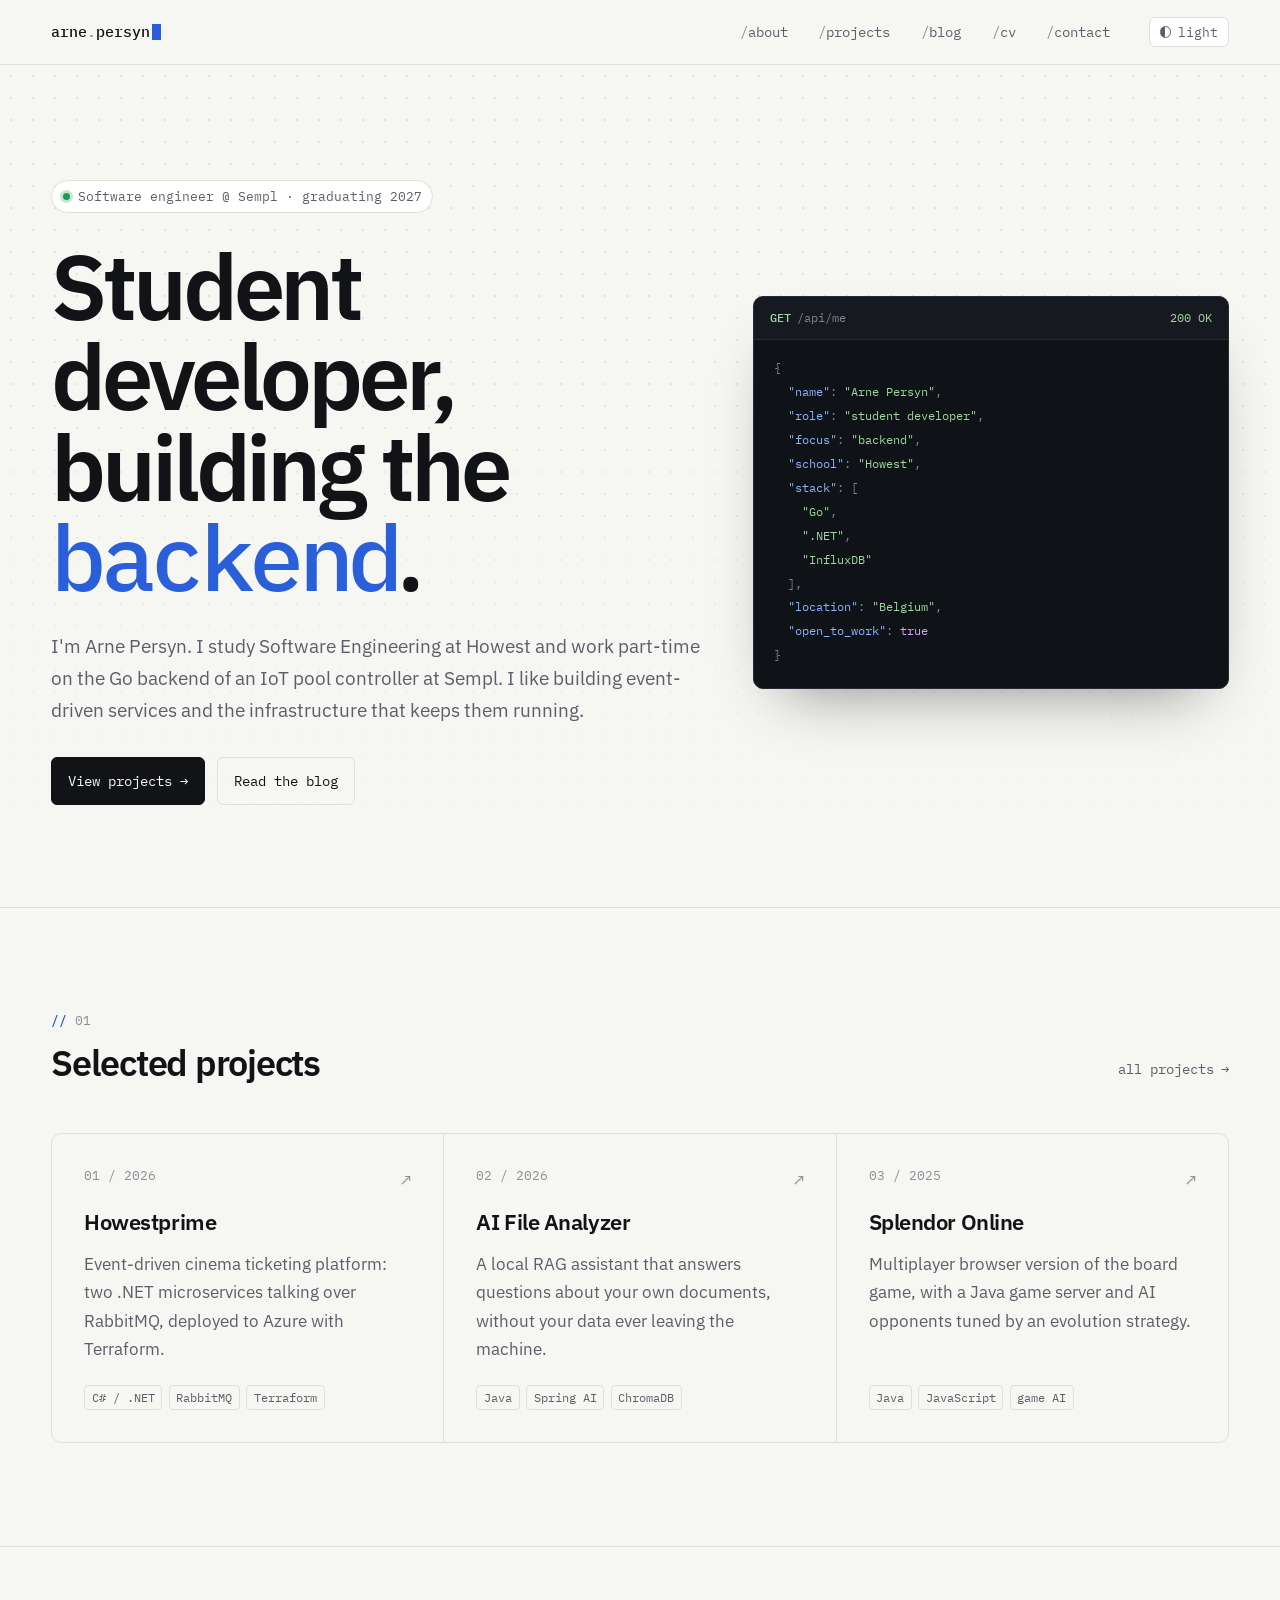
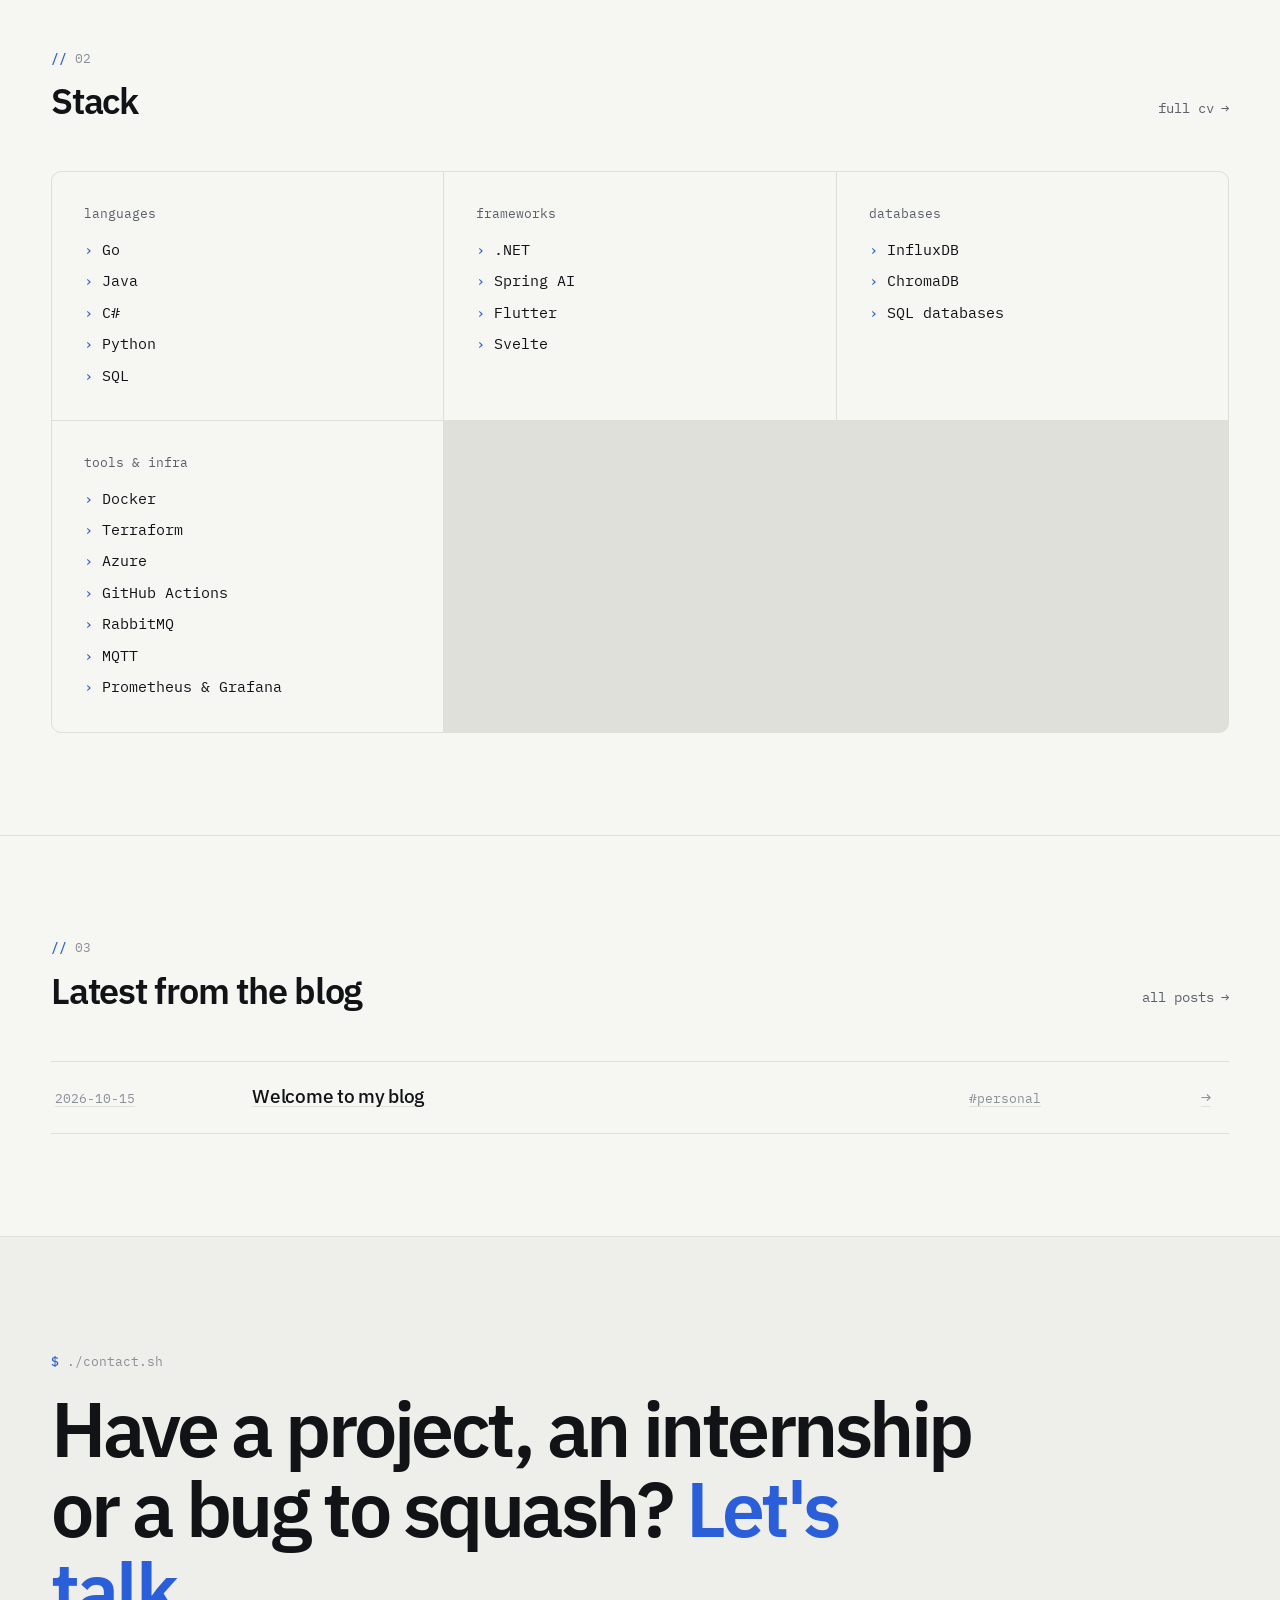
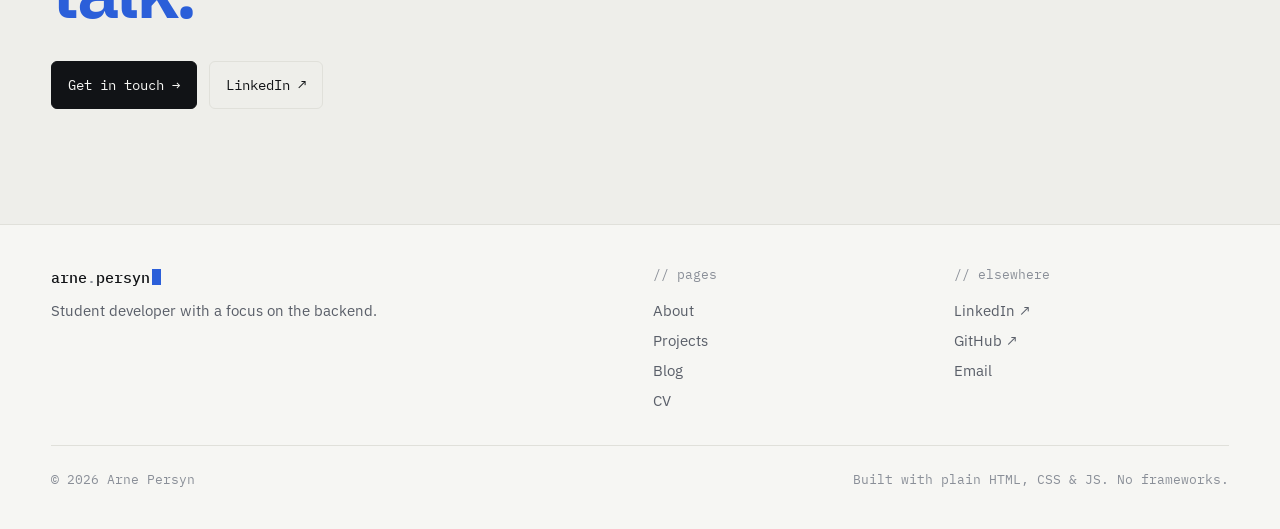
==== commit f26dabc1: "Added the info" ====
--- a/index.html
+++ b/index.html
@@ -34,9 +34,9 @@
     <section class="hero">
       <div class="shell grid">
         <div class="hero-text">
-          <span class="status"><span class="placeholder">Status, e.g. open to an internship</span></span>
+          <span class="status">Software engineer @ Sempl · graduating 2027</span>
           <h1>Student developer, building the <span class="accent">backend</span>.</h1>
-          <p class="intro">I'm Arne Persyn. <span class="placeholder">One or two sentences: what you study, where, and what you like to build.</span></p>
+          <p class="intro">I'm Arne Persyn. I study Software Engineering at Howest and work part-time on the Go backend of an IoT pool controller at Sempl. I like building event-driven services and the infrastructure that keeps them running.</p>
           <div class="actions">
             <a class="btn" href="subpages/projects.html">View projects →</a>
             <a class="btn ghost" href="subpages/blog.html">Read the blog</a>
@@ -53,14 +53,14 @@
   <span class="t-key">"name"</span><span class="t-pun">:</span> <span class="t-str">"Arne Persyn"</span><span class="t-pun">,</span>
   <span class="t-key">"role"</span><span class="t-pun">:</span> <span class="t-str">"student developer"</span><span class="t-pun">,</span>
   <span class="t-key">"focus"</span><span class="t-pun">:</span> <span class="t-str">"backend"</span><span class="t-pun">,</span>
-  <span class="t-key">"school"</span><span class="t-pun">:</span> <span class="t-str">"<span class="placeholder">school</span>"</span><span class="t-pun">,</span>
+  <span class="t-key">"school"</span><span class="t-pun">:</span> <span class="t-str">"Howest"</span><span class="t-pun">,</span>
   <span class="t-key">"stack"</span><span class="t-pun">: [</span>
-    <span class="t-str">"<span class="placeholder">language</span>"</span><span class="t-pun">,</span>
-    <span class="t-str">"<span class="placeholder">framework</span>"</span><span class="t-pun">,</span>
-    <span class="t-str">"<span class="placeholder">database</span>"</span>
+    <span class="t-str">"Go"</span><span class="t-pun">,</span>
+    <span class="t-str">".NET"</span><span class="t-pun">,</span>
+    <span class="t-str">"InfluxDB"</span>
   <span class="t-pun">],</span>
-  <span class="t-key">"location"</span><span class="t-pun">:</span> <span class="t-str">"<span class="placeholder">city</span>"</span><span class="t-pun">,</span>
-  <span class="t-key">"open_to_work"</span><span class="t-pun">:</span> <span class="t-kw"><span class="placeholder">true</span></span>
+  <span class="t-key">"location"</span><span class="t-pun">:</span> <span class="t-str">"Belgium"</span><span class="t-pun">,</span>
+  <span class="t-key">"open_to_work"</span><span class="t-pun">:</span> <span class="t-kw">true</span>
 <span class="t-pun">}</span></code></pre>
         </figure>
       </div>
@@ -78,41 +78,41 @@
         <div class="tiles">
           <a class="tile" href="subpages/projects.html">
             <div class="tile-top">
-              <span class="label">01 / <span class="placeholder">2026</span></span>
+              <span class="label">01 / 2026</span>
               <span class="arrow" aria-hidden="true">↗</span>
             </div>
-            <h3><span class="placeholder">Project name</span></h3>
-            <p><span class="placeholder">One or two lines on what it does and what you built.</span></p>
+            <h3>Howestprime</h3>
+            <p>Event-driven cinema ticketing platform: two .NET microservices talking over RabbitMQ, deployed to Azure with Terraform.</p>
             <ul class="tags tile-foot">
-              <li><span class="placeholder">tech</span></li>
-              <li><span class="placeholder">tech</span></li>
-              <li><span class="placeholder">tech</span></li>
+              <li>C# / .NET</li>
+              <li>RabbitMQ</li>
+              <li>Terraform</li>
             </ul>
           </a>
           <a class="tile" href="subpages/projects.html">
             <div class="tile-top">
-              <span class="label">02 / <span class="placeholder">2025</span></span>
+              <span class="label">02 / 2026</span>
               <span class="arrow" aria-hidden="true">↗</span>
             </div>
-            <h3><span class="placeholder">Project name</span></h3>
-            <p><span class="placeholder">One or two lines on what it does and what you built.</span></p>
+            <h3>AI File Analyzer</h3>
+            <p>A local RAG assistant that answers questions about your own documents, without your data ever leaving the machine.</p>
             <ul class="tags tile-foot">
-              <li><span class="placeholder">tech</span></li>
-              <li><span class="placeholder">tech</span></li>
-              <li><span class="placeholder">tech</span></li>
+              <li>Java</li>
+              <li>Spring AI</li>
+              <li>ChromaDB</li>
             </ul>
           </a>
           <a class="tile" href="subpages/projects.html">
             <div class="tile-top">
-              <span class="label">03 / <span class="placeholder">2025</span></span>
+              <span class="label">03 / 2025</span>
               <span class="arrow" aria-hidden="true">↗</span>
             </div>
-            <h3><span class="placeholder">Project name</span></h3>
-            <p><span class="placeholder">One or two lines on what it does and what you built.</span></p>
+            <h3>Splendor Online</h3>
+            <p>Multiplayer browser version of the board game, with a Java game server and AI opponents tuned by an evolution strategy.</p>
             <ul class="tags tile-foot">
-              <li><span class="placeholder">tech</span></li>
-              <li><span class="placeholder">tech</span></li>
-              <li><span class="placeholder">tech</span></li>
+              <li>Java</li>
+              <li>JavaScript</li>
+              <li>game AI</li>
             </ul>
           </a>
         </div>
@@ -132,32 +132,40 @@
           <div class="tile">
             <p class="label">languages</p>
             <ul class="stack-list">
-              <li><span class="placeholder">item</span></li>
-              <li><span class="placeholder">item</span></li>
-              <li><span class="placeholder">item</span></li>
+              <li>Go</li>
+              <li>Java</li>
+              <li>C#</li>
+              <li>Python</li>
+              <li>SQL</li>
             </ul>
           </div>
           <div class="tile">
             <p class="label">frameworks</p>
             <ul class="stack-list">
-              <li><span class="placeholder">item</span></li>
-              <li><span class="placeholder">item</span></li>
-              <li><span class="placeholder">item</span></li>
+              <li>.NET</li>
+              <li>Spring AI</li>
+              <li>Flutter</li>
+              <li>Svelte</li>
             </ul>
           </div>
           <div class="tile">
             <p class="label">databases</p>
             <ul class="stack-list">
-              <li><span class="placeholder">item</span></li>
-              <li><span class="placeholder">item</span></li>
+              <li>InfluxDB</li>
+              <li>ChromaDB</li>
+              <li>SQL databases</li>
             </ul>
           </div>
           <div class="tile">
             <p class="label">tools & infra</p>
             <ul class="stack-list">
-              <li><span class="placeholder">item</span></li>
-              <li><span class="placeholder">item</span></li>
-              <li><span class="placeholder">item</span></li>
+              <li>Docker</li>
+              <li>Terraform</li>
+              <li>Azure</li>
+              <li>GitHub Actions</li>
+              <li>RabbitMQ</li>
+              <li>MQTT</li>
+              <li>Prometheus &amp; Grafana</li>
             </ul>
           </div>
         </div>
@@ -217,7 +225,7 @@
         <p class="label">// elsewhere</p>
         <ul>
           <li><a href="https://www.linkedin.com/in/arne-persyn-6748ba287/" target="_blank" rel="noopener">LinkedIn ↗</a></li>
-          <li><a href="#"><span class="placeholder">GitHub</span> ↗</a></li>
+          <li><a href="https://github.com/arpe18" target="_blank" rel="noopener">GitHub ↗</a></li>
           <li><a href="subpages/contact.html">Email</a></li>
         </ul>
       </div>
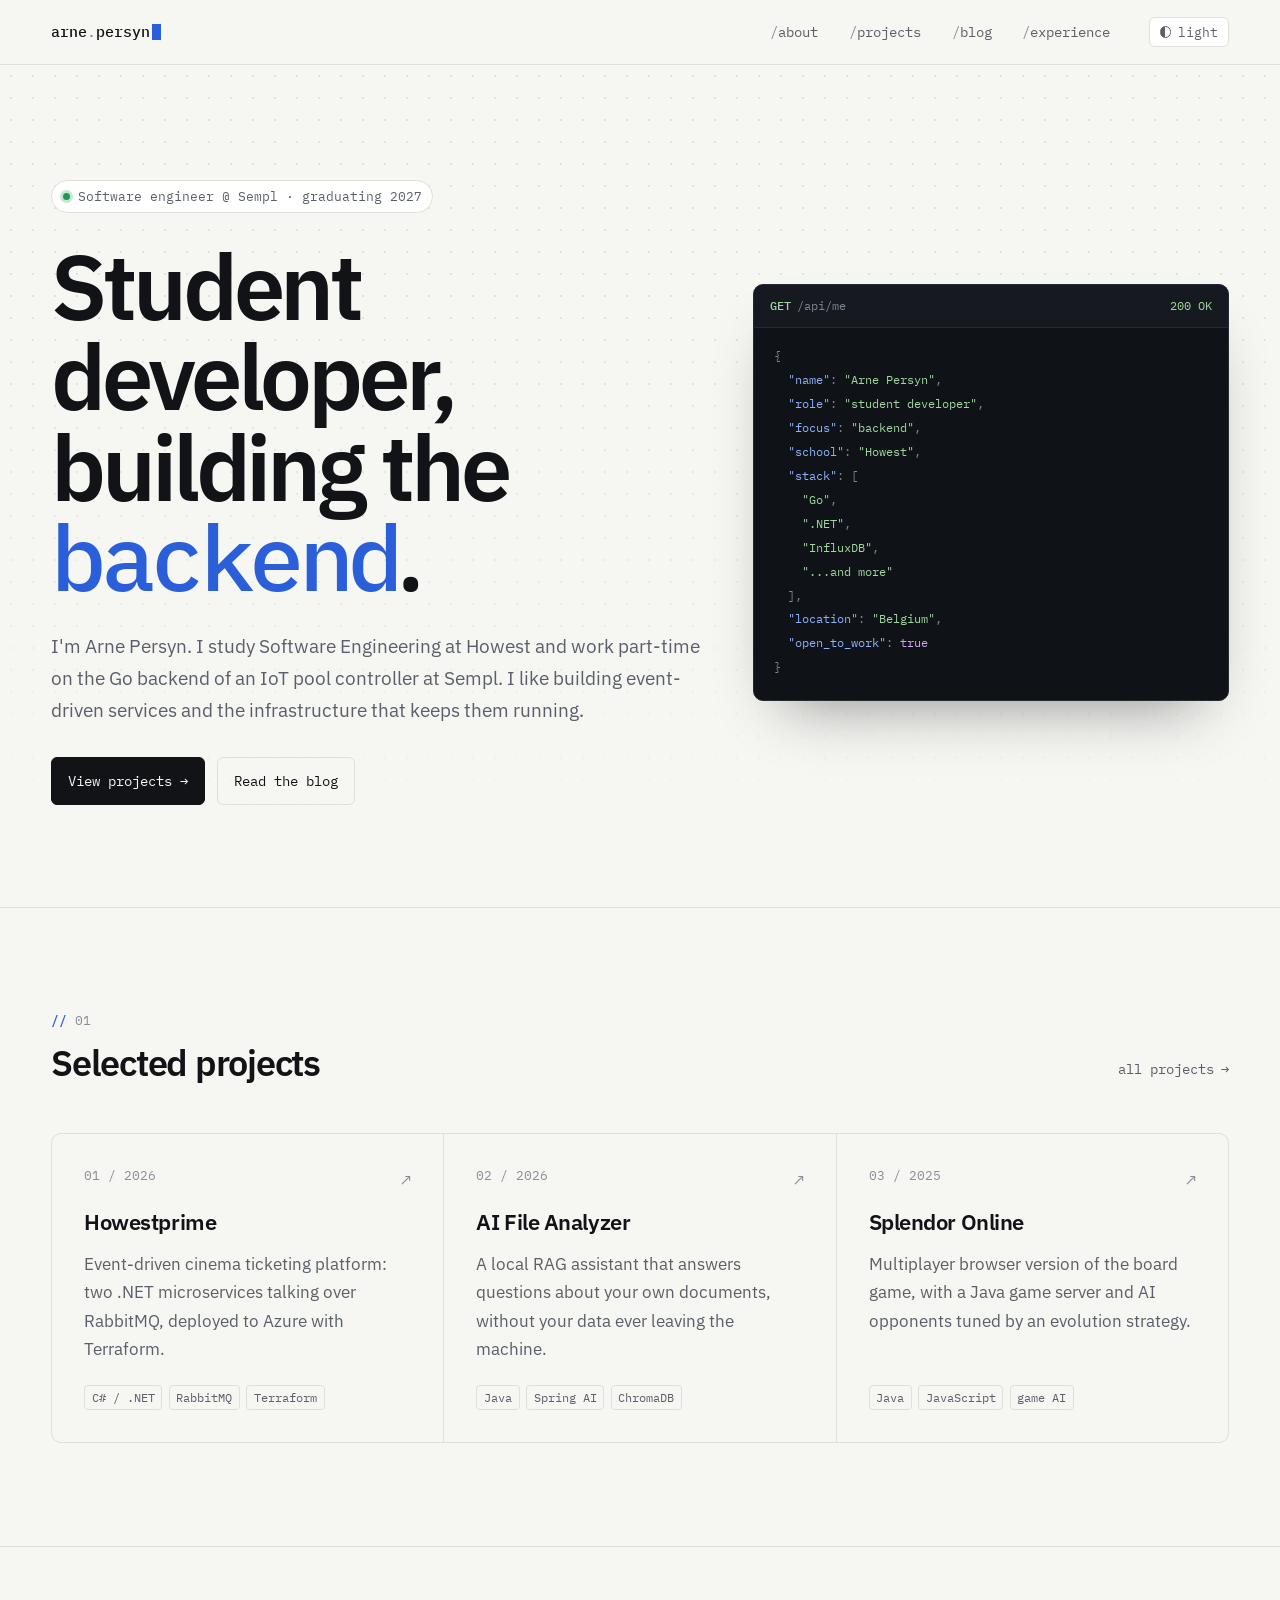
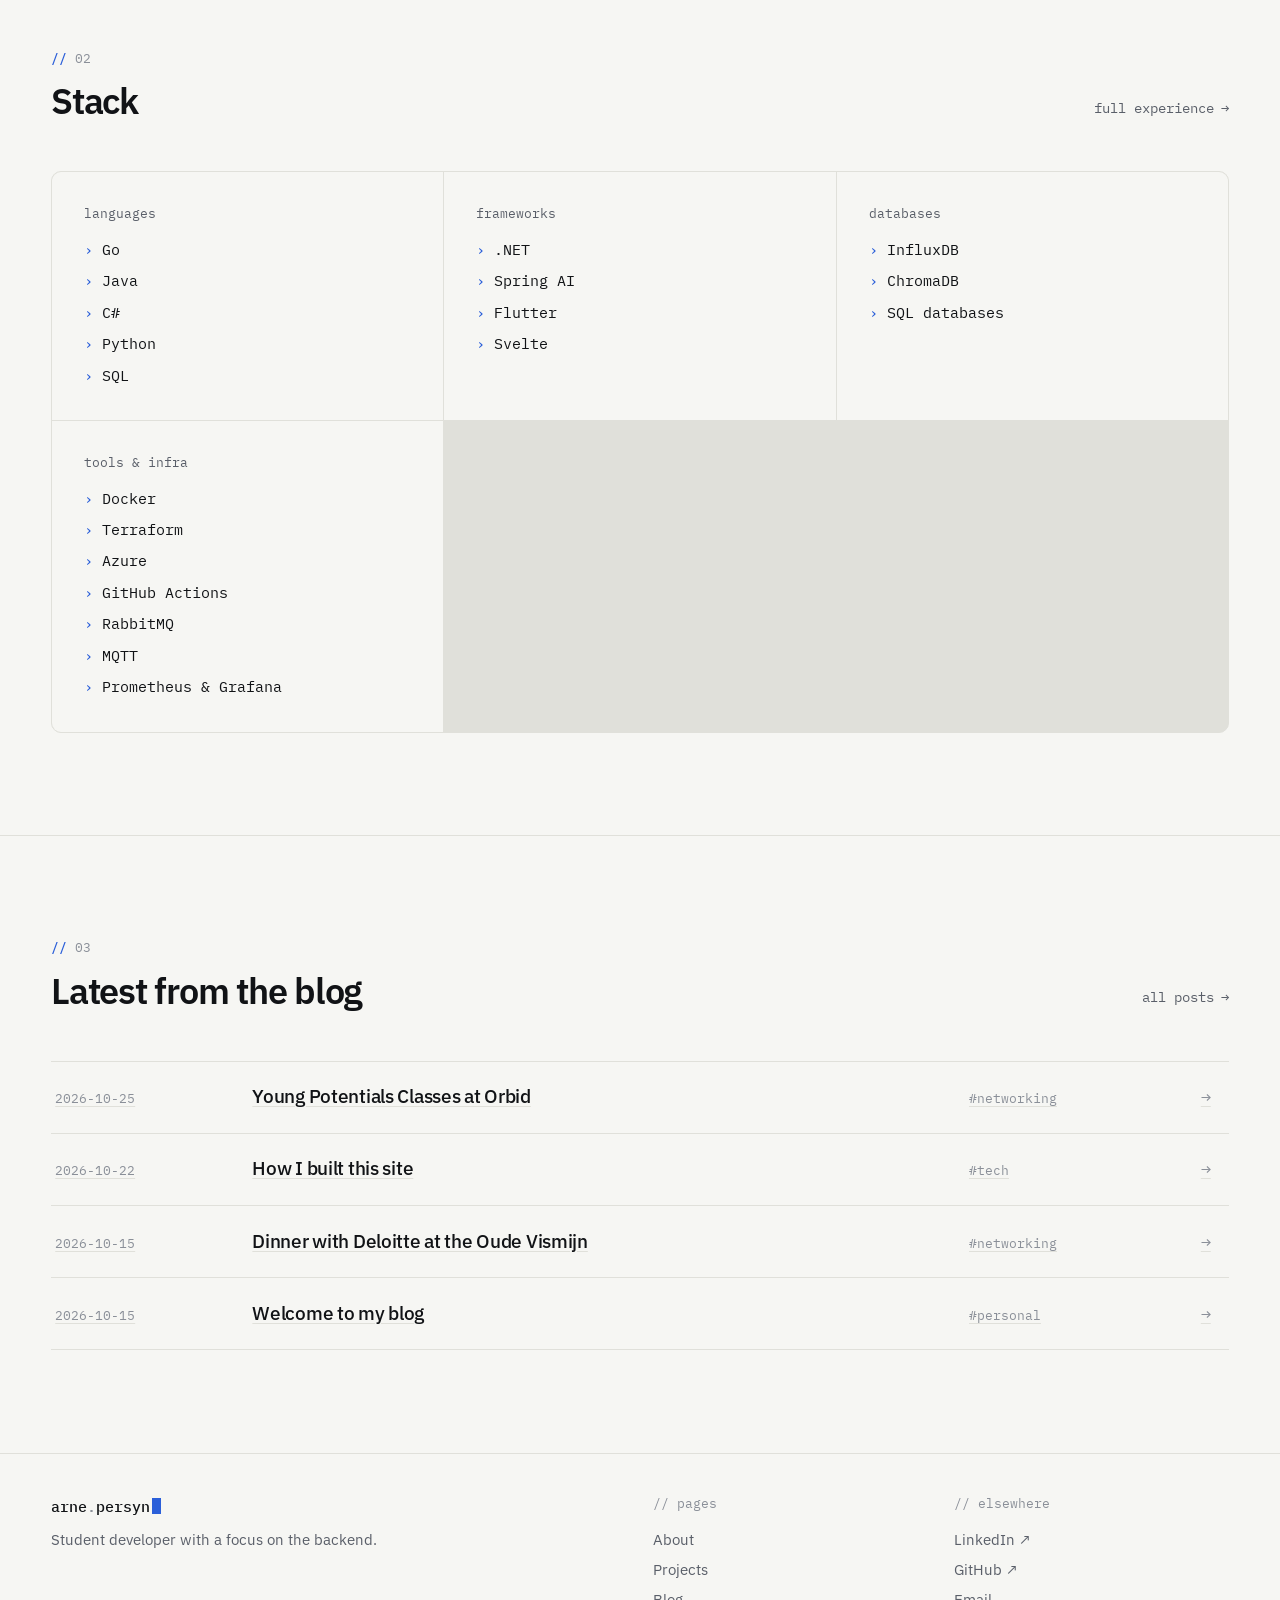
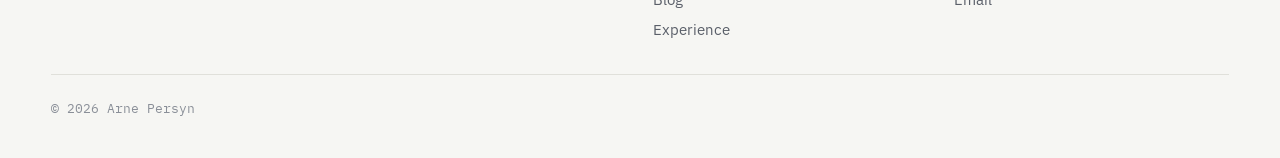
==== commit bf3aafaa: "Added the blogs" ====
--- a/index.html
+++ b/index.html
@@ -20,8 +20,7 @@
           <a href="subpages/about.html" data-page="about">about</a>
           <a href="subpages/projects.html" data-page="projects">projects</a>
           <a href="subpages/blog.html" data-page="blog">blog</a>
-          <a href="subpages/cv.html" data-page="cv">cv</a>
-          <a href="subpages/contact.html" data-page="contact">contact</a>
+          <a href="subpages/cv.html" data-page="cv">experience</a>
         </nav>
         <button class="theme-toggle" type="button" aria-label="Toggle theme">
           <span class="icon" aria-hidden="true"></span><span class="theme-label">theme</span>
@@ -57,7 +56,8 @@
   <span class="t-key">"stack"</span><span class="t-pun">: [</span>
     <span class="t-str">"Go"</span><span class="t-pun">,</span>
     <span class="t-str">".NET"</span><span class="t-pun">,</span>
-    <span class="t-str">"InfluxDB"</span>
+    <span class="t-str">"InfluxDB"</span><span class="t-pun">,</span>
+    <span class="t-str">"...and more"</span>
   <span class="t-pun">],</span>
   <span class="t-key">"location"</span><span class="t-pun">:</span> <span class="t-str">"Belgium"</span><span class="t-pun">,</span>
   <span class="t-key">"open_to_work"</span><span class="t-pun">:</span> <span class="t-kw">true</span>
@@ -126,7 +126,7 @@
             <p class="label"><b>//</b> 02</p>
             <h2>Stack</h2>
           </div>
-          <a class="arrow-link" href="subpages/cv.html">full cv</a>
+          <a class="arrow-link" href="subpages/cv.html">full experience</a>
         </div>
         <div class="tiles">
           <div class="tile">
@@ -183,6 +183,30 @@
         </div>
         <ul class="rows">
           <li>
+            <a class="row" href="subpages/blog/young-potentials-classes-orbid.html">
+              <time class="label" datetime="2026-10-25">2026-10-25</time>
+              <span class="row-title">Young Potentials Classes at Orbid</span>
+              <span class="label">#networking</span>
+              <span class="row-arrow" aria-hidden="true">→</span>
+            </a>
+          </li>
+          <li>
+            <a class="row" href="subpages/blog/how-i-built-this-site.html">
+              <time class="label" datetime="2026-10-22">2026-10-22</time>
+              <span class="row-title">How I built this site</span>
+              <span class="label">#tech</span>
+              <span class="row-arrow" aria-hidden="true">→</span>
+            </a>
+          </li>
+          <li>
+            <a class="row" href="subpages/blog/deloitte-dinner-oude-vismijn.html">
+              <time class="label" datetime="2026-10-15">2026-10-15</time>
+              <span class="row-title">Dinner with Deloitte at the Oude Vismijn</span>
+              <span class="label">#networking</span>
+              <span class="row-arrow" aria-hidden="true">→</span>
+            </a>
+          </li>
+          <li>
             <a class="row" href="subpages/blog/welcome.html">
               <time class="label" datetime="2026-10-15">2026-10-15</time>
               <span class="row-title">Welcome to my blog</span>
@@ -195,16 +219,6 @@
     </section>
   </main>
 
-  <section class="cta">
-    <div class="shell">
-      <p class="label"><b>$</b> ./contact.sh</p>
-      <h2>Have a project, an internship or a bug to squash? <span class="accent">Let's talk.</span></h2>
-      <div class="actions">
-        <a class="btn" href="subpages/contact.html">Get in touch →</a>
-        <a class="btn ghost" href="https://www.linkedin.com/in/arne-persyn-6748ba287/" target="_blank" rel="noopener">LinkedIn ↗</a>
-      </div>
-    </div>
-  </section>
 
   <footer class="site-footer">
     <div class="shell grid">
@@ -218,7 +232,7 @@
           <li><a href="subpages/about.html">About</a></li>
           <li><a href="subpages/projects.html">Projects</a></li>
           <li><a href="subpages/blog.html">Blog</a></li>
-          <li><a href="subpages/cv.html">CV</a></li>
+          <li><a href="subpages/cv.html">Experience</a></li>
         </ul>
       </div>
       <div class="footer-col">
@@ -226,12 +240,11 @@
         <ul>
           <li><a href="https://www.linkedin.com/in/arne-persyn-6748ba287/" target="_blank" rel="noopener">LinkedIn ↗</a></li>
           <li><a href="https://github.com/arpe18" target="_blank" rel="noopener">GitHub ↗</a></li>
-          <li><a href="subpages/contact.html">Email</a></li>
+          <li><a href="subpages/about.html#contact">Email</a></li>
         </ul>
       </div>
       <div class="footer-bottom label">
         <span>© <span class="year">2026</span> Arne Persyn</span>
-        <span>Built with plain HTML, CSS &amp; JS. No frameworks.</span>
       </div>
     </div>
   </footer>
--- a/css/style.css
+++ b/css/style.css
@@ -837,11 +837,7 @@
 }
 
 .project-info {
-  grid-column: 1 / 6;
-}
-
-.project-media {
-  grid-column: 7 / -1;
+  grid-column: 3 / 11;
 }
 
 .project h2 {
@@ -855,8 +851,7 @@
 }
 
 @media (max-width: 960px) {
-  .project-info,
-  .project-media {
+  .project-info {
     grid-column: 1 / -1;
   }
 }
@@ -894,52 +889,18 @@
   margin: 0;
 }
 
-/* Image slot: replace the div with <img class="frame" src="..." alt="..."> */
-.frame {
-  width: 100%;
-  aspect-ratio: 16 / 10;
-  object-fit: cover;
-  background:
-    radial-gradient(var(--grid-dot) 1px, transparent 1px) 0 0 / 18px 18px,
-    var(--bg-sunk);
-  border: 1px solid var(--line);
-  border-radius: 10px;
-  display: grid;
-  place-items: center;
-  text-align: center;
-  padding: 1rem;
-}
-
 /* ---------- About ---------- */
 
 .about {
   row-gap: 2.5rem;
 }
 
-.about-photo {
-  grid-column: 1 / 5;
-  margin: 0;
-}
-
-.portrait {
-  width: 100%;
-  aspect-ratio: 1;
-  object-fit: cover;
-  background: var(--bg-sunk);
-  border: 1px solid var(--line);
-  border-radius: 10px;
-}
-
-.about-photo figcaption {
-  margin-top: 0.75rem;
-}
-
 .about-text {
-  grid-column: 6 / -1;
+  grid-column: 1 / 10;
 }
 
 .about-text .lead {
-  font-size: var(--fs-h2);
+  font-size: clamp(1.3rem, 2vw, 1.7rem);
   font-weight: 500;
   line-height: 1.2;
   letter-spacing: -0.03em;
@@ -953,13 +914,8 @@
 }
 
 @media (max-width: 860px) {
-  .about-photo,
   .about-text {
     grid-column: 1 / -1;
-  }
-
-  .about-photo {
-    max-width: 360px;
   }
 }
 
@@ -992,18 +948,6 @@
   }
 }
 
-/* ---------- Contact ---------- */
-
-.big-link {
-  font-family: var(--font-mono);
-  font-weight: 500;
-  font-size: clamp(1.5rem, 5vw, 4.25rem);
-  letter-spacing: -0.04em;
-  line-height: 1.1;
-  word-break: break-word;
-  border-bottom: 2px solid var(--accent);
-}
-
 /* ---------- Blog post ---------- */
 
 .post-head h1 {
@@ -1103,25 +1047,7 @@
   gap: 1.5rem;
 }
 
-/* ---------- CTA + footer ---------- */
-
-.cta {
-  position: relative;
-  overflow: hidden;
-  border-bottom: 1px solid var(--line);
-  background: var(--bg-sunk);
-}
-
-.cta .shell {
-  padding-block: clamp(4.5rem, 9vw, 8rem);
-}
-
-.cta h2 {
-  font-size: var(--fs-h1);
-  letter-spacing: -0.045em;
-  margin: 1rem 0 2rem;
-  max-width: 12em;
-}
+/* ---------- Footer ---------- */
 
 .site-footer .shell {
   padding-block: 2.5rem;
@@ -1200,3 +1126,15 @@
     animation: none;
   }
 }
+
+/* two portrait photos side by side in a post */
+.post-body .photo-pair {
+  display: grid;
+  grid-template-columns: 1fr 1fr;
+  gap: 1rem;
+  margin: 2rem 0;
+}
+
+.post-body .photo-pair figure {
+  margin: 0;
+}
